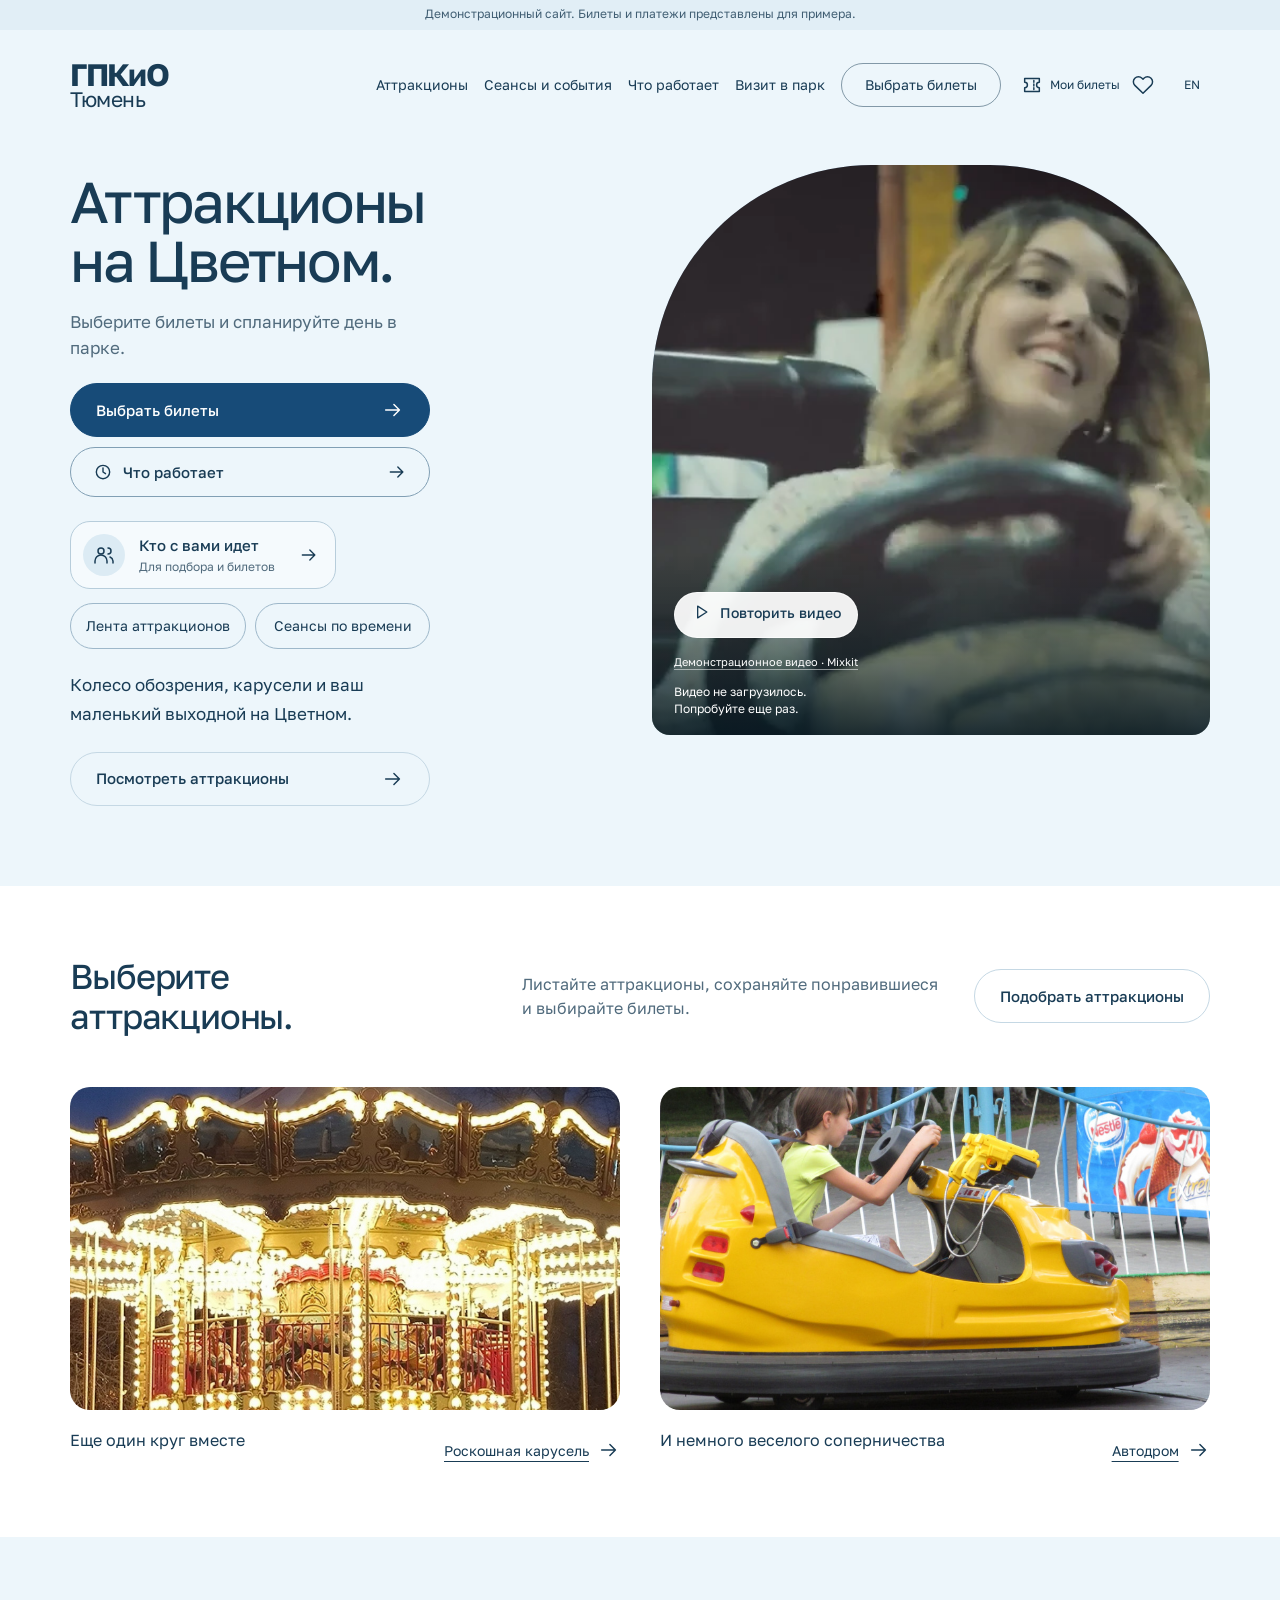
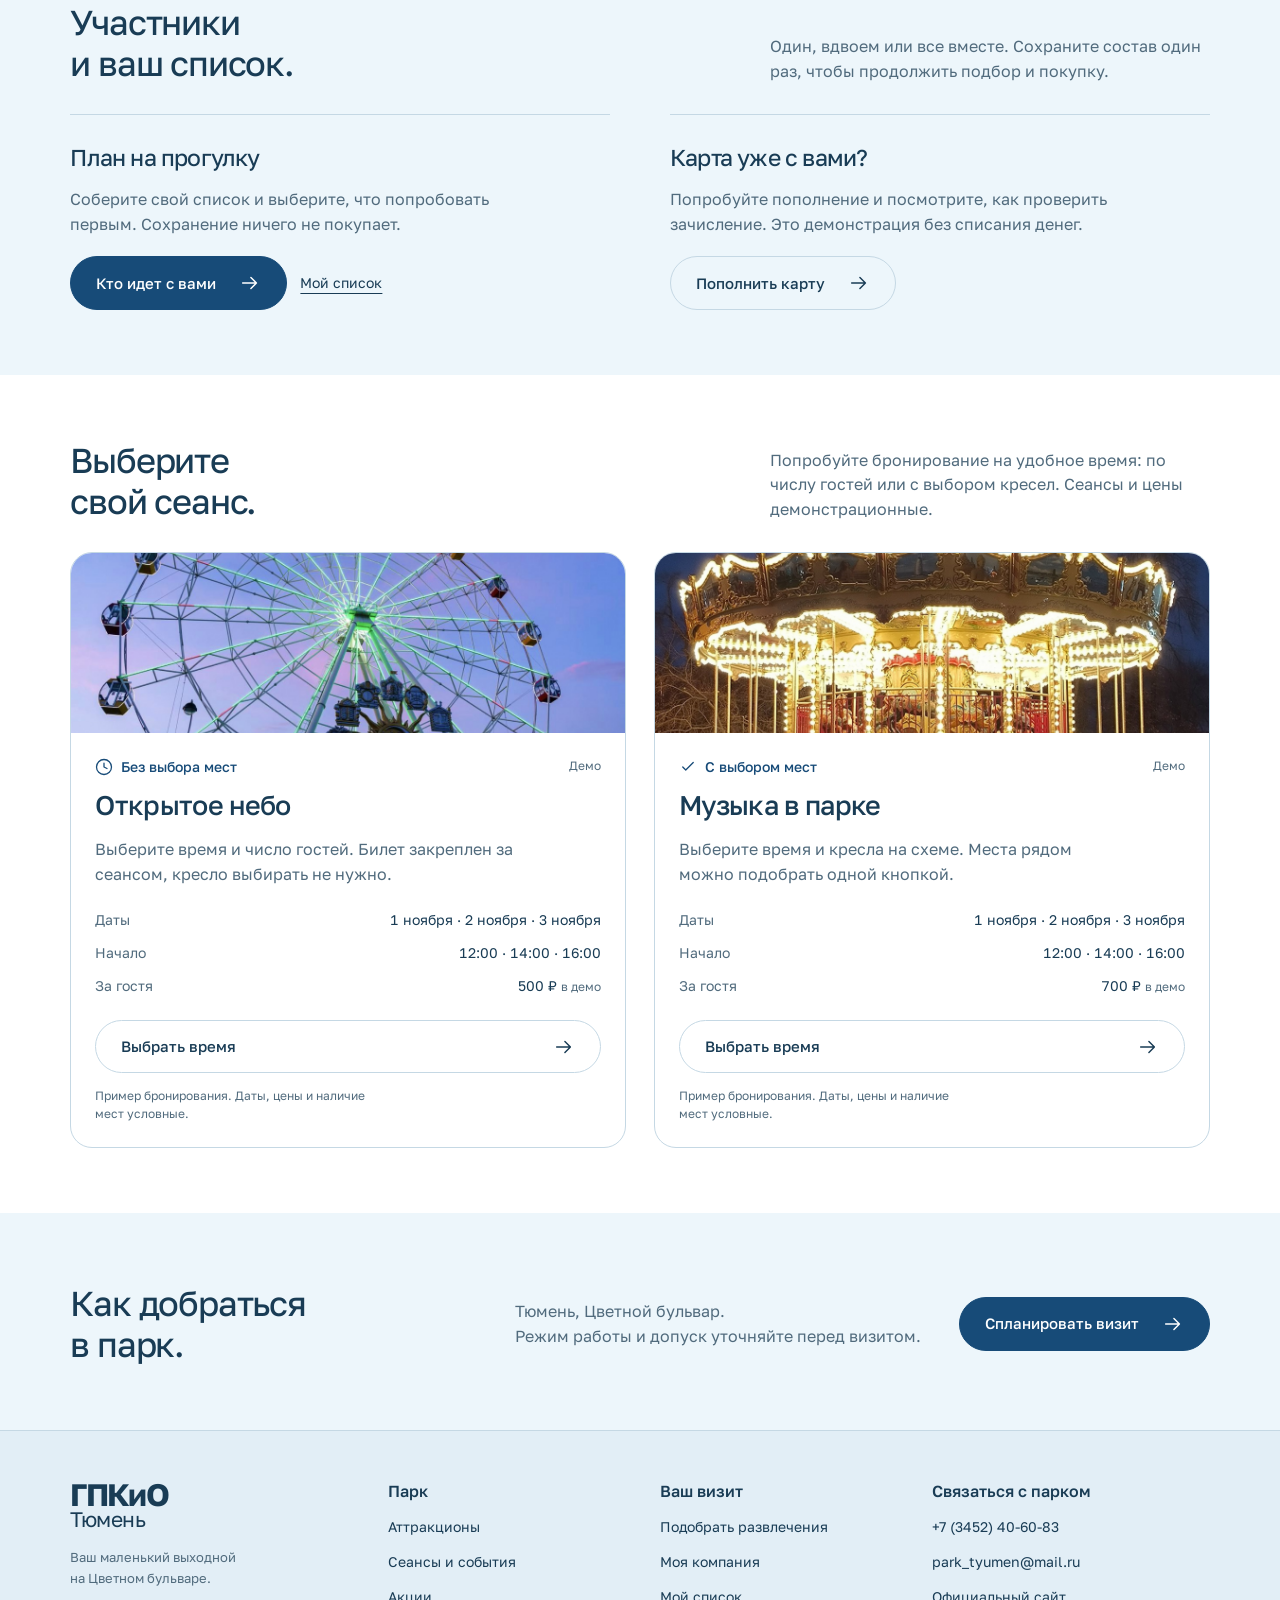
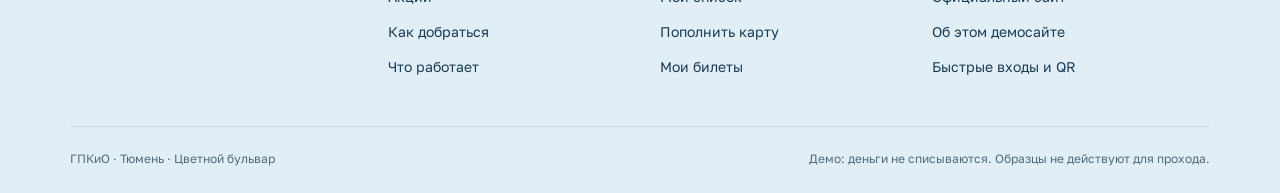
==== index.html @ d5b6b2fe "Polish responsive layouts, form feedback and session tickets" ====
<!doctype html><html lang="ru"><head><meta charset="utf-8"><meta name="viewport" content="width=device-width,initial-scale=1,viewport-fit=cover"><meta name="robots" content="noindex,nofollow"><meta name="theme-color" content="#edf6fb"><meta name="description" content="ГПКиО Тюмень. Цветной бульвар, аттракционы и ваш маленький выходной. Демонстрационный сайт."><title>ГПКиО Тюмень · Открытое небо</title><link rel="stylesheet" href="base.css?v=r17.1"><link rel="stylesheet" href="discovery.css?v=r17.1"><link rel="stylesheet" href="commerce.css?v=r17.1"><link rel="stylesheet" href="quick.css?v=r11"><link rel="stylesheet" href="availability.css?v=r16"><link rel="stylesheet" href="sessions.css?v=r17.1"><link rel="stylesheet" href="session-examples.css?v=r15"><script src="vendor/qrcode.js" defer></script><script type="module" src="modules/app.js?v=r17.2"></script></head><body><a class="skip-link" href="#main">К содержанию</a><div id="site-header"></div><main id="main" tabindex="-1"></main><div id="site-footer"></div><div id="toast" role="status" aria-live="polite"></div><noscript>Для интерактивного демосайта включите JavaScript. Официальный сайт: <a href="https://parktmn.ru/">parktmn.ru</a>.</noscript></body></html>
---- base.css ----
@font-face{font-family:Golos;src:url('assets/golostext-GolosText[wght].ttf') format('truetype');font-weight:100 900;font-display:swap}
:root{--bg:#edf6fb;--ink:#193c55;--muted:#516b7d;--accent:#174b78;--panel:#fff;--line:#c5d8e4;--error:#9c2d36;--radius:20px;color-scheme:light}
*{box-sizing:border-box}html{scroll-behavior:smooth;scrollbar-color:#89a8bc var(--bg)}body{margin:0;background:var(--bg);color:var(--ink);font:16px/1.55 Golos,'Helvetica Neue',sans-serif}h1,h2,h3,p,figure{margin:0}h1,h2,h3{font-weight:450;letter-spacing:-.035em;text-wrap:balance}h1{font-size:clamp(38px,4.2vw,62px);line-height:1.08}h2{font-size:clamp(27px,2.7vw,39px);line-height:1.18}h3{font-size:23px;line-height:1.25}a{color:inherit;text-underline-offset:5px}button,input,select,textarea{font:inherit}button{cursor:pointer;color:inherit}button:disabled{opacity:.48;cursor:not-allowed}button,a,input{-webkit-tap-highlight-color:transparent}button{background:none;border:0}img{display:block;max-width:100%;height:auto}button:focus-visible,a:focus-visible,input:focus-visible,select:focus-visible,summary:focus-visible{outline:3px solid #416e99;outline-offset:5px}input,textarea{caret-color:var(--accent)}::selection{color:#fff;background:#174b78}svg{width:22px;height:22px;fill:none;stroke:currentColor;stroke-width:1.6;stroke-linecap:round;stroke-linejoin:round;flex:none}[hidden]{display:none!important}.skip-link{position:fixed;top:-100px;left:20px;z-index:30;background:#fff;padding:12px 18px}.skip-link:focus{top:12px}
.demo-strip{min-height:30px;background:#e1eef6;color:#405e73;padding:5px 5.5%;font-size:12px;text-align:center}.masthead{height:110px;max-width:1600px;margin:auto;padding:0 5.5%;display:flex;align-items:center;gap:35px}.wordmark{font-size:31px;line-height:.93;letter-spacing:-.055em;font-weight:700;text-decoration:none;white-space:nowrap;display:block}.wordmark span{display:block;font-size:21px;letter-spacing:-.025em;font-weight:400}.place{font-size:13px;color:var(--muted)}.main-nav{display:flex;align-items:center;gap:27px;margin-left:auto;font-size:14px}.main-nav>a{white-space:nowrap;text-decoration:none;min-height:44px;display:flex;align-items:center}.main-nav>a[aria-current=page]{text-decoration:underline}.nav-buy{border:1px solid #193c5580;border-radius:28px;padding:10px 23px}.header-actions{display:flex;gap:13px;align-items:center}.saved-link{display:flex;align-items:center;gap:7px;text-decoration:none;min-width:44px;min-height:44px;justify-content:center;font-size:13px}.language{font-size:12px;padding:10px;min-height:44px}.menu-toggle{display:none;min-width:44px;min-height:44px}.mobile-menu{padding:24px 5.5%;background:#fff;border-block:1px solid var(--line);display:grid;grid-template-columns:repeat(4,1fr);gap:14px}.mobile-menu a{padding:8px;text-decoration:none}.mobile-menu a:hover{text-decoration:underline}
.page{max-width:1440px;margin:auto;padding:30px 5.5% 70px;min-height:65vh}.page-heading{margin:8px 0 38px;max-width:850px}.page-heading h1{margin:14px 0 20px}.page-heading p{max-width:65ch;color:var(--muted);font-size:17px}.back-link{display:inline-flex;gap:10px;align-items:center;min-height:44px;font-size:14px;text-decoration:none;padding:7px 0}.primary,.secondary{display:inline-flex;align-items:center;justify-content:center;gap:23px;min-height:54px;padding:14px 25px;border-radius:30px;text-decoration:none;font-size:15px;font-weight:500;transition:background .18s,color .18s}.primary{background:var(--accent);color:white;border:1px solid var(--accent)}.primary:hover{background:#103a5e}.secondary{border:1px solid var(--line);background:transparent;color:var(--ink)}.secondary:hover{background:#dfeef8}.text-link{display:inline-flex;gap:9px;align-items:center;min-height:44px;padding:8px 0;font-size:14px;text-decoration:underline;text-underline-offset:5px}.muted{color:var(--muted)}.fine{font-size:13px;color:var(--muted);line-height:1.6}.demo-note{color:var(--muted);font-size:13px;margin-top:16px;max-width:65ch}.error{color:var(--error);font-size:14px;min-height:24px;margin:10px 0}.panel{background:var(--panel);border:1px solid var(--line);border-radius:var(--radius);padding:28px}.two-columns{display:grid;grid-template-columns:minmax(0,1.08fr) minmax(0,.92fr);gap:55px;align-items:start}.field{display:block;margin-bottom:22px}.field-label{display:block;margin-bottom:8px;font-weight:500}.field input,.field select,.field textarea,input[type=email],input[type=tel]{width:100%;min-height:52px;padding:12px 15px;border:1px solid #99b4c6;border-radius:10px;background:#fff;color:var(--ink);font-size:16px}.field small{display:block;margin-top:6px;color:var(--muted);font-size:12px}input::placeholder{color:#647c8c}.form-grid{display:grid;grid-template-columns:1fr 1fr;gap:20px}.chips{display:flex;flex-wrap:wrap;gap:10px}.chip{min-height:44px;border:1px solid var(--line);border-radius:25px;padding:9px 18px;font-size:14px}.chip[aria-pressed=true],.chip.active{background:var(--ink);border-color:var(--ink);color:#fff}.pill{font-size:12px;display:inline-flex;align-items:center;border:1px solid var(--line);border-radius:20px;padding:5px 12px}.empty{padding:55px 30px;max-width:700px;margin:35px auto;text-align:center}.empty p{color:var(--muted);margin:18px 0 25px}.section-heading{display:flex;align-items:end;justify-content:space-between;gap:25px;margin-bottom:30px}.section-heading p{color:var(--muted);max-width:440px}.sticky-action{position:sticky;bottom:0;background:var(--bg);border-top:1px solid var(--line);padding:16px 0;z-index:4}.button-row{display:flex;gap:13px;align-items:center;flex-wrap:wrap}.error:empty{margin:0;min-height:0}.numeric{font-variant-numeric:tabular-nums}
.sky-hero{max-width:1600px;margin:auto;display:grid;grid-template-columns:1fr 1.04fr;gap:4%;padding:25px 5.5% 70px;min-height:650px}.hero-intro{display:flex;flex-direction:column;justify-content:space-between;padding:34px 0 10px}.hero-intro h1{font-size:clamp(50px,5.35vw,80px);line-height:1.02;letter-spacing:-.04em}.hero-bottom p{font-size:17px;line-height:1.65;margin:0 0 24px}.hero-bottom>.text-link{display:flex;width:fit-content;margin-top:12px}.hero-window{position:relative;height:570px;border-radius:220px 220px 18px 18px;overflow:hidden;background:#acc9e5}.hero-window>img,.hero-window>video{width:100%;height:100%;object-fit:cover;object-position:48% center}.hero-window figcaption{position:absolute;bottom:0;left:0;right:0;display:flex;align-items:center;justify-content:space-between;padding:32px 26px 22px;color:#fff;background:linear-gradient(transparent,rgba(10,35,50,.7));font-size:15px;min-height:100px}.hero-window figcaption a,.hero-window figcaption button{display:grid;place-content:center;width:48px;height:48px;border:1px solid #ffffffb0;border-radius:50%;color:white}.home-section{max-width:1440px;padding:65px 5.5%;margin:auto}.white-band{background:white}.invitation{display:grid;grid-template-columns:1fr 1fr auto;gap:30px;align-items:center;padding-top:5px}.invitation p{color:var(--muted)}.photo-pair{display:grid;grid-template-columns:1fr 1fr;gap:40px;margin-top:50px}.photo-pair img{aspect-ratio:1.7;object-fit:cover;border-radius:20px}.photo-pair figcaption{display:flex;justify-content:space-between;gap:20px;margin-top:18px}.home-utility{display:grid;grid-template-columns:1fr 1fr;gap:60px;margin-top:25px}.home-utility article{border-top:1px solid var(--line);padding-top:28px}.home-utility p{color:var(--muted);margin:15px 0 20px;max-width:450px}.event-pair{display:grid;grid-template-columns:1fr 1fr;gap:35px}.event-preview{display:grid;grid-template-columns:180px 1fr;gap:28px;align-items:center}.event-preview img{width:180px;height:230px;object-fit:cover;border-radius:90px 90px 12px 12px}.event-preview h3{margin:8px 0 15px}.event-preview p{font-size:14px;color:var(--muted)}
.site-footer{background:#e2eef6;border-top:1px solid var(--line);padding:50px 5.5% 25px}.footer-inner{max-width:1280px;margin:auto;display:grid;grid-template-columns:1.2fr 1fr 1fr 1.2fr;gap:40px}.footer-inner h3{font-size:16px;font-weight:550;letter-spacing:0;margin-bottom:15px}.footer-inner a:not(.wordmark){display:block;font-size:14px;min-height:35px;text-decoration:none}.footer-inner a:hover{text-decoration:underline}.footer-inner .wordmark{margin-bottom:18px}.footer-bottom{max-width:1280px;margin:35px auto 0;padding-top:23px;border-top:1px solid var(--line);display:flex;justify-content:space-between;gap:25px;font-size:12px;color:var(--muted)}#toast{position:fixed;bottom:25px;left:50%;transform:translateX(-50%) translateY(20px);padding:14px 22px;background:var(--ink);color:#fff;border-radius:14px;z-index:30;max-width:90%;box-shadow:0 9px 28px #193c5525;opacity:0;pointer-events:none;transition:.2s}#toast.visible{opacity:1;transform:translateX(-50%) translateY(0)}
.info-layout{display:grid;grid-template-columns:1.1fr 1fr;gap:60px}.info-copy p{margin:18px 0;color:var(--muted);max-width:65ch}.info-copy h2{margin:36px 0 18px;font-size:29px}.info-rows{list-style:none;margin:0;padding:0}.info-rows li{border-top:1px solid var(--line);padding:22px 0;display:flex;justify-content:space-between;gap:25px}.info-rows li a{font-size:14px}.status-row{display:grid;grid-template-columns:60px 1fr auto;align-items:center;gap:20px;padding:18px 0;border-top:1px solid var(--line)}.status-row img{width:60px;height:60px;object-fit:cover;border-radius:10px}.status-row .pill{background:#fff}.demo-status{border-top:1px solid var(--line);margin-top:40px;padding-top:30px}.demo-status ul{padding-left:22px}.demo-status li{margin:12px 0}.source-links{font-size:13px}.source-links a{display:block;margin:15px 0}.review-tools{padding:22px;margin:25px 0;border:1px dashed #7292a7;border-radius:14px;font-size:14px}.review-tools label{display:block;margin:10px 0}.review-tools select{font-size:16px;padding:10px;background:white;border:1px solid var(--line);border-radius:6px}
@media(max-width:1400px){.main-nav{gap:16px}.place{display:none}.masthead{gap:20px}.header-actions{gap:5px}}
@media(max-width:1100px){.event-preview{grid-template-columns:130px 1fr;gap:20px}.event-preview img{width:130px;height:200px}}
@media(max-width:760px){.demo-strip{font-size:11px;padding:5px 15px}.masthead{height:88px;padding:0 22px;gap:16px}.wordmark{font-size:29px}.wordmark span{font-size:20px}.main-nav{display:none}.header-actions{margin-left:auto;gap:5px}.saved-link{font-size:12px}.menu-toggle{display:grid;place-content:center}.language{padding:9px}.mobile-menu{grid-template-columns:1fr 1fr;padding:20px 18px;gap:9px}.page{padding:15px 22px 45px}.page-heading{margin:4px 0 28px}.page-heading h1{font-size:39px;margin:12px 0 18px}.page-heading p{font-size:15px}.two-columns,.info-layout{grid-template-columns:1fr;gap:30px}.panel{padding:23px}.form-grid{grid-template-columns:1fr;gap:0}.primary,.secondary{min-height:52px;padding:14px 22px}.sky-hero{display:flex;flex-direction:column;padding:15px 22px 40px;gap:26px;min-height:auto}.hero-intro{display:contents}.hero-intro h1{font-size:47px;order:0}.hero-window{order:1;height:320px;border-radius:160px 160px 12px 12px}.hero-bottom{order:2}.hero-bottom p{font-size:15px;margin-bottom:18px}.hero-bottom .primary{width:100%;justify-content:space-between}.hero-bottom>.text-link{margin:12px auto 0;font-size:12px}.hero-window figcaption{padding:28px 20px 17px;font-size:12px}.hero-window figcaption a,.hero-window figcaption button{height:42px;width:42px}.home-section{padding:42px 22px}.invitation{grid-template-columns:1fr;gap:20px}.invitation h2{font-size:31px}.invitation p{font-size:14px}.photo-pair{gap:15px;margin-top:32px}.photo-pair img{aspect-ratio:1;object-fit:cover;border-radius:14px}.photo-pair figcaption{font-size:12px;display:block;margin-top:12px}.photo-pair .text-link{font-size:12px}.section-heading{align-items:start;flex-direction:column;gap:18px;margin-bottom:24px}.section-heading h2{font-size:31px}.home-utility{grid-template-columns:1fr;gap:28px}.home-utility h3{font-size:25px}.event-pair{grid-template-columns:1fr;gap:30px}.event-preview{grid-template-columns:115px 1fr;gap:22px}.event-preview img{width:115px;height:185px}.event-preview h3{font-size:23px}.site-footer{padding:36px 22px 24px}.footer-inner{grid-template-columns:1fr 1fr;gap:30px 20px}.footer-inner>div:first-child{grid-column:1/-1}.footer-bottom{display:block;font-size:12px}.footer-bottom span{display:block;margin:10px 0}.status-row{grid-template-columns:50px 1fr;gap:15px}.status-row img{width:50px;height:50px;grid-row:span 2}.status-row .pill{grid-column:2;justify-self:start}.info-rows li{flex-direction:column;gap:8px}.sticky-action{bottom:0;padding-bottom:max(15px,env(safe-area-inset-bottom))}.wide{display:none}.button-row{align-items:stretch}.empty{padding:35px 0}#toast{bottom:20px;font-size:14px}}
@media(prefers-reduced-motion:reduce){html{scroll-behavior:auto}*,*:before,*:after{animation:none!important;transition:none!important}}
@media print{.demo-strip,.masthead,.site-footer,.skip-link,#toast{display:none!important}body{background:white;color:black}.page{padding:0;max-width:none}}

.hero-window figcaption .photo-story-button{display:flex;align-items:center;gap:10px;border:0;width:auto;height:auto;min-height:44px;border-radius:0;font-size:13px;text-align:left}.photo-story-button svg{width:20px}

main h1[tabindex="-1"]:focus{outline:none}

@media(max-width:760px){body[data-route="checkout"] #toast,body[data-route="session"] #toast,body[data-route="topup"] #toast{bottom:100px}}

.storage-notice{padding:15px 5.5%;background:#fff4dd;color:#654b21;font-size:14px;border-bottom:1px solid #dccda9}

main h2[tabindex="-1"]:focus{outline:none}

/* Direct entrances keep the home composition, with controls before the photo on phones. */
.hero-shortcuts{display:flex;flex-wrap:wrap;gap:9px;margin:25px 0 30px}
.hero-shortcuts a{display:inline-flex;align-items:center;justify-content:center;min-height:46px;padding:10px 19px;border:1px solid #9eb8ca;border-radius:26px;text-decoration:none;font-size:14px;line-height:1.3;transition:background .15s ease-out,border-color .15s ease-out}
.hero-shortcuts a:hover{background:#fff;border-color:var(--ink)}
@media(min-width:761px) and (max-width:1100px){.main-nav{display:none}.header-actions{margin-left:auto}.menu-toggle{display:grid;place-content:center}}
@media(max-width:760px){.hero-title{display:contents}.hero-shortcuts{order:0;display:grid;grid-template-columns:1fr 1fr 1.35fr;gap:8px;margin:-6px 0 0}.hero-shortcuts a{padding:10px 9px;min-height:48px;font-size:13px;text-align:center}}
@media(prefers-reduced-motion:reduce){.hero-shortcuts a{transition:none}}

.orders-link{display:inline-flex;align-items:center;justify-content:center;width:44px;height:44px;flex:none;text-decoration:none}
@media(max-width:360px){.masthead{padding-inline:16px;gap:8px}.header-actions{gap:0}.language{padding-inline:7px}}

/* The group is available before discovery, with the existing Open Sky language. */
.hero-company{display:flex;align-items:center;gap:14px;width:fit-content;max-width:100%;margin-top:24px;padding:12px 16px 12px 12px;border:1px solid #b7cddb;border-radius:20px;color:var(--ink);background:#ffffff70;text-decoration:none;transition:background .15s ease-out,border-color .15s ease-out}
.hero-company:hover{background:#fff;border-color:#7e9fb7}.hero-company:active{transform:scale(.96)}
.hero-company-icon{display:grid;place-content:center;width:42px;height:42px;flex:none;border-radius:50%;background:#dcebf4}.hero-company-icon svg{width:24px;height:24px;fill:none;stroke:currentColor;stroke-width:1.5;stroke-linecap:round;stroke-linejoin:round}
.hero-company-copy{display:flex;flex-direction:column;gap:3px;min-width:0}.hero-company-copy strong{font-size:15px;font-weight:500;line-height:1.35}.hero-company-copy>span{font-size:12px;line-height:1.4;color:var(--muted)}.hero-company>svg{flex:none;width:20px;height:20px;margin-left:10px}
.hero-company+.hero-shortcuts{margin-top:14px}
@media(max-width:760px){.hero-company{order:0;width:100%;margin:-8px 0 0;padding:10px 13px 10px 10px;gap:12px;border-radius:18px}.hero-company>svg{margin-left:auto}.hero-company+.hero-shortcuts{margin:-10px 0 0}.hero-company-copy strong{font-size:15px}.hero-company-copy>span{font-size:12px}}
@media(prefers-reduced-motion:reduce){.hero-company{transition:none}.hero-company:active{transform:none}}

/* Ticket selection is the first action; ongoing transactions own their controls. */
.orders-link{width:auto;gap:7px;font-size:12px;white-space:nowrap}
.orders-link span{max-width:70px;white-space:normal;line-height:1.2}
.hero-lead{font-size:17px;line-height:1.5;max-width:34ch;margin:19px 0 23px;color:var(--muted)}
.hero-purchase{width:100%;max-width:360px;justify-content:space-between}
.hero-bottom{margin-top:14px}.hero-bottom .secondary{width:100%;max-width:360px;justify-content:space-between}
.hero-intro{padding-top:8px}.hero-intro h1{font-size:clamp(46px,4.5vw,70px)}
.hero-shortcuts{margin-bottom:8px}
.purchase-dock{display:none}
@media(max-width:1100px){
 .purchase-dock{position:fixed;inset:auto 0 0;z-index:20;display:flex;justify-content:center;padding:10px max(16px,env(safe-area-inset-right)) max(12px,env(safe-area-inset-bottom)) max(16px,env(safe-area-inset-left));background:#edf6fbf5;border-top:1px solid #c5d8e4;backdrop-filter:blur(14px)}
 .purchase-dock .primary{width:100%;max-width:600px;justify-content:space-between;min-height:52px}
 body.has-purchase-dock{padding-bottom:calc(80px + env(safe-area-inset-bottom))}
 body.has-purchase-dock #toast{bottom:calc(92px + env(safe-area-inset-bottom))}
}
@media(max-width:760px){
 .masthead{height:80px;padding-inline:20px;gap:10px}
 .header-actions{gap:2px}.orders-link{gap:4px;font-size:11px}.orders-link svg{width:19px}.orders-link span{max-width:45px}
 .hero-title{display:grid;gap:15px;order:0}
 .hero-intro h1{font-size:42px;line-height:1.03}
 .hero-lead{font-size:14px;line-height:1.45;margin:0;max-width:34ch}
 .hero-purchase{max-width:none;min-height:54px}
 .hero-company{margin:0;padding-block:9px;min-height:62px}
 .hero-company+.hero-shortcuts{margin:0;gap:7px}
 .hero-shortcuts a{min-height:44px;font-size:12px;padding:9px 7px}
 .hero-bottom{margin:0}.hero-bottom .secondary{max-width:none}
 .sky-hero{padding-top:12px;gap:24px}
}
@media(max-width:360px){
 .masthead{padding-inline:16px;gap:6px}.wordmark{font-size:26px}.wordmark span{font-size:18px}.header-actions{gap:0}.saved-link{min-width:36px;gap:4px}.language{padding-inline:6px}.menu-toggle{min-width:36px}
 .hero-intro h1{font-size:36px}.hero-title{gap:12px}.hero-company{gap:9px}.hero-company-copy strong{font-size:14px}.hero-company-copy>span{font-size:11px}
}
@media print{.purchase-dock{display:none!important}body.has-purchase-dock{padding-bottom:0}}

/* The same quiet video behavior as Yerevan, within the approved arch. */
.hero-film>video,.hero-film>[data-home-video-poster]{position:absolute;inset:0;object-position:62% center}
.hero-film figcaption{display:flex;flex-direction:column;align-items:flex-start;justify-content:flex-end;gap:9px;padding:38px 22px 17px;background:linear-gradient(transparent,rgba(5,22,32,.88));min-height:140px}
.hero-film figcaption .hero-video-toggle{display:inline-flex;gap:9px;width:auto;min-width:110px;height:46px;padding:9px 16px;border-radius:25px;background:#ffffffed;color:var(--ink);border:1px solid #ffffffb0;font-size:14px;font-weight:500;transition:scale .15s ease-out,background-color .15s ease-out}
.hero-video-toggle:hover{background:#fff}.hero-video-toggle:active{scale:.96}
.video-toggle-icons{position:relative;display:block;width:20px;height:20px}
.video-toggle-icons svg{position:absolute;inset:0;width:20px;height:20px;transition:opacity .3s,scale .3s,filter .3s;transition-timing-function:cubic-bezier(.2,0,0,1)}
.video-pause-icon,.hero-video-toggle[data-playing=true] .video-play-icon{opacity:0;scale:.25;filter:blur(4px)}
.video-play-icon,.hero-video-toggle[data-playing=true] .video-pause-icon{opacity:1;scale:1;filter:blur(0)}
.hero-film figcaption .hero-video-credit{display:flex;align-items:center;width:auto;height:auto;min-height:28px;max-width:100%;border:0;border-radius:0;font-size:11px;line-height:1.4;text-underline-offset:3px;text-decoration-color:#ffffff80;color:#fff}
.hero-video-status{font-size:12px;line-height:1.4;color:#fff;max-width:27ch}
.hero-film :focus-visible{outline-color:#fff;outline-offset:3px}
@media(max-width:760px){.hero-film figcaption{padding:32px 18px 13px}.hero-film figcaption .hero-video-toggle{min-height:44px}}
@media(prefers-reduced-motion:reduce){.hero-video-toggle:active{scale:1}}

/* Main visit decisions stay together, with ticket selection as the primary action. */
.hero-ticket-actions{display:grid;gap:10px;max-width:360px}
.hero-ticket-actions .hero-purchase{max-width:none}
.hero-availability{justify-content:space-between;width:100%;min-height:50px;padding:12px 22px;border-color:#819fb4;background:transparent;font-size:15px;font-weight:500}
.hero-availability>span{display:flex;align-items:center;gap:10px}
.hero-availability svg{width:20px;height:20px;flex:none;fill:none;stroke:currentColor;stroke-width:1.7;stroke-linecap:round;stroke-linejoin:round}
.hero-availability:hover{background:#ffffffb5;border-color:var(--ink)}
.hero-shortcuts{display:grid;grid-template-columns:1fr 1fr;max-width:360px}
.hero-shortcuts a{padding-inline:10px;text-align:center}
@media(max-width:760px){.hero-ticket-actions,.hero-shortcuts{max-width:none;width:100%}.hero-availability{min-height:48px;font-size:14px}.hero-title{gap:13px}.hero-company+.hero-shortcuts{margin:0}.hero-shortcuts a{font-size:12px}.hero-lead{max-width:none}}

/* Field-level feedback follows the same scale in every purchase form. */
.field [data-field-error],.qp-custom [data-field-error],.co-shared [data-field-error],.height-input [data-field-error],.count-manual [data-field-error]{display:block;margin-top:6px;color:var(--error);font-size:12px;line-height:1.45}
---- discovery.css ----
@import url("./discovery-experience.css?v=r17.1");
.sr-only{position:absolute;width:1px;height:1px;overflow:hidden;clip:rect(0,0,0,0);white-space:nowrap}.catalog-toolbar{display:flex;justify-content:space-between;gap:24px;align-items:center;margin:35px 0 10px}.catalog-search input{min-height:48px;width:240px;border:0;border-bottom:1px solid #99b4c6;background:transparent;padding:10px 0;color:var(--ink);font-size:16px;border-radius:0}.catalog-context{display:flex;justify-content:space-between;align-items:center;gap:25px;font-size:13px;color:var(--muted);margin-bottom:32px}.catalog-grid{display:grid;grid-template-columns:repeat(3,minmax(0,1fr));gap:48px 32px}.ride-card-photo{position:relative;overflow:hidden;border-radius:22px}.ride-card-photo img{width:100%;aspect-ratio:1.3;object-fit:cover;transition:transform .4s ease-out}.ride-card-photo>a:hover img{transform:scale(1.035)}.favorite{position:absolute;top:15px;right:15px;border-radius:50%;height:45px;width:45px;background:#fff;color:var(--ink);display:grid;place-content:center;border:1px solid #ffffff70}.favorite.active{background:var(--accent);color:white}.favorite.active svg{fill:currentColor}.ride-card h2{font-size:26px;margin:22px 0 13px}.ride-card h2 a{text-decoration:none}.ride-card-copy p{font-size:14px;color:var(--muted);max-width:45ch}.ride-card-copy .text-link{margin-top:10px}.ride-detail{display:grid;grid-template-columns:1.1fr .9fr;gap:7%;padding-top:25px;align-items:start}.ride-detail-image{position:relative}.ride-detail-image>img{height:610px;width:100%;object-fit:cover;border-radius:210px 210px 20px 20px}.ride-detail-copy{padding-top:35px}.ride-detail h1{font-size:49px}.ride-description{margin:25px 0;color:var(--muted);font-size:17px}.ride-facts{margin:32px 0}.ride-facts>div{padding:16px 0;border-top:1px solid var(--line)}.ride-facts dt{font-size:13px;color:var(--muted);margin-bottom:4px}.ride-facts dd{margin:0;font-size:15px}.ride-detail-copy>.text-link{display:flex;margin-top:12px}.saved-bar{display:flex;align-items:center;justify-content:space-between;gap:25px;border-block:1px solid var(--line);padding:20px 0;margin-bottom:35px}.saved-bar>span{color:var(--muted)}
.discovery-page{max-width:1340px;margin:auto;padding:20px 5.5% 60px}.discovery-heading{display:flex;align-items:center;justify-content:space-between;gap:30px;margin-bottom:28px}.discovery-heading h1{font-size:37px;margin-right:auto}.discovery-heading .back-link{align-self:start}.discovery-layout{display:grid;grid-template-columns:minmax(0,600px) minmax(250px,1fr);gap:70px;align-items:start;justify-content:center}.discovery-card{position:relative;min-height:550px;height:min(65svh,690px);border-radius:110px 110px 20px 20px;overflow:hidden;background:#8ba6b9;touch-action:pan-y}.discovery-card>img{width:100%;height:100%;object-fit:cover}.discovery-overlay{position:absolute;inset:0;display:flex;flex-direction:column;justify-content:end;padding:35px;color:white;background:linear-gradient(180deg,transparent 20%,#102e4b12 43%,#102e4bd9 100%)}.discovery-overlay h2{font-size:37px;max-width:90%}.discovery-overlay p{max-width:40ch;font-size:14px;line-height:1.6;margin:18px 0 8px}.discovery-position{position:absolute;top:25px;right:35px;font-size:12px;background:#183b55b3;padding:5px 13px;border-radius:20px}.discovery-overlay .text-link{align-self:start}.discovery-actions{display:flex;justify-content:space-between;align-items:center;gap:12px;margin-top:20px}.discovery-actions .primary{flex:1}.round-action{width:48px;height:48px;min-width:48px;display:grid;place-content:center;border:1px solid var(--line);border-radius:50%}.discovery-keyboard{text-align:center;margin-top:15px}.company-summary{display:grid;grid-template-columns:1fr auto;gap:4px 15px;padding:25px 0;border-block:1px solid var(--line);text-decoration:none}.company-summary>span{font-size:21px;font-weight:500}.company-summary small{font-size:12px;color:var(--muted);grid-column:1;max-width:30ch}.company-summary svg{grid-column:2;grid-row:1/3;align-self:center}.filter-check{display:flex;gap:12px;margin:25px 0 12px;align-items:start;font-size:14px}.filter-check input{width:20px;height:20px;accent-color:var(--accent);flex:none}.discovery-saved{margin-top:35px;border-top:1px solid var(--line);padding-top:25px}.discovery-saved h2{font-size:26px;margin-bottom:24px}.discovery-saved h2 span{font-size:16px;color:var(--muted);margin-left:8px}.discovery-saved>div{max-height:300px;overflow:auto}.discovery-saved>div>a{display:flex;align-items:center;gap:16px;text-decoration:none;font-size:14px;margin:15px 0}.discovery-saved img{width:60px;height:60px;object-fit:cover;border-radius:12px}.discovery-saved>.text-link{display:flex;font-size:13px}.swipe-instruction{position:absolute;left:50%;top:38%;transform:translateX(-50%);display:flex;align-items:center;gap:25px;padding:18px 24px;background:#fff;color:var(--ink);border-radius:35px;pointer-events:none;animation:hint-sweep 1.4s ease-out 2}.swipe-instruction svg:nth-child(2){width:30px;height:30px}@keyframes hint-sweep{0%,100%{transform:translateX(-50%)}40%{transform:translateX(-65%)}75%{transform:translateX(-35%)}}
.company-layout{display:grid;grid-template-columns:minmax(0,1.15fr) minmax(260px,.85fr);gap:85px}.company-count{border:0;margin:0 0 40px;padding:0}.company-count legend{font-size:24px;margin-bottom:20px}.count-button{height:52px;min-width:64px;border:1px solid var(--line);border-radius:12px;background:#fff;font-size:21px}.count-button[aria-pressed=true]{background:var(--accent);color:white;border-color:var(--accent)}.count-manual{max-width:200px;margin-top:20px}.participant{border:0;border-top:1px solid var(--line);margin:0 0 28px;padding:25px 0 0}.participant legend{font-size:24px;padding-right:15px}.person-name{margin-top:18px}.person-name .field-label{font-size:14px;font-weight:400}.person-bands{display:flex;flex-wrap:wrap;gap:10px}.person-bands .chip{background:transparent}.person-bands .chip[aria-pressed=true]{background:var(--ink)}.height-input{font-size:13px;margin-top:18px}.height-input summary{cursor:pointer;min-height:40px;padding-top:6px;color:var(--muted)}.height-input .field{max-width:180px;margin:12px 0}.company-help{position:sticky;top:25px;padding:25px 0}.company-help h2{font-size:32px}.company-help>p{margin-top:20px;max-width:42ch;color:var(--muted)}.company-save{margin-top:35px;border-top:1px solid var(--line);padding-top:25px}.company-save .primary{width:100%}.company-save>.text-link{display:flex;margin:10px auto 0}.quick-links{display:grid;grid-template-columns:repeat(3,minmax(0,1fr));gap:35px}.quick-link{border-top:1px solid var(--line);padding-top:22px}.quick-link h2{font-size:27px;line-height:1.2;min-height:2.4em}.link-qr{width:140px;margin-top:20px}.link-qr svg{width:140px;height:auto;stroke:none;fill:initial}
@media(max-width:1000px){.discovery-layout{gap:35px;grid-template-columns:minmax(0,1.4fr) minmax(230px,1fr)}.discovery-actions .primary,.discovery-actions .secondary{font-size:13px;padding:12px 16px;gap:10px}.catalog-toolbar{align-items:start;flex-direction:column}.catalog-search{width:100%}.catalog-search input{width:100%}.catalog-grid{gap:36px 24px}.ride-detail{gap:5%}.ride-detail-image>img{height:560px}.company-layout{gap:45px}}
@media(max-width:760px){.catalog-toolbar{margin-top:22px;gap:18px}.catalog-toolbar .chips{gap:8px}.catalog-toolbar .chip{font-size:13px;padding:9px 14px}.catalog-context{display:block;margin-bottom:23px}.catalog-context .text-link{font-size:13px}.catalog-grid{grid-template-columns:1fr;gap:35px}.ride-card-photo{border-radius:18px}.ride-card-photo img{aspect-ratio:1.35}.ride-card h2{font-size:27px;margin:18px 0 10px}.ride-card-copy p{font-size:14px}.ride-detail{grid-template-columns:1fr;gap:26px;padding-top:12px}.ride-detail-image>img{height:340px;border-radius:160px 160px 16px 16px}.ride-detail-copy{padding-top:0}.ride-detail h1{font-size:38px}.ride-description{font-size:16px;margin:20px 0}.ride-detail .primary{width:100%}.saved-bar{align-items:start;flex-direction:column;gap:15px}.discovery-page{padding:12px 18px 35px}.discovery-heading{display:grid;grid-template-columns:1fr auto;gap:12px 10px;margin-bottom:22px}.discovery-heading .back-link{grid-column:1/-1;margin-bottom:0}.discovery-heading h1{font-size:29px}.discovery-heading .chips{gap:5px;flex-wrap:nowrap}.discovery-heading .chip{font-size:12px;padding:8px 12px;min-height:40px}.discovery-layout{display:flex;flex-direction:column;gap:32px}.discovery-stage{width:100%}.discovery-card{height:67svh;min-height:440px;max-height:600px;border-radius:85px 85px 18px 18px}.discovery-overlay{padding:25px}.discovery-overlay h2{font-size:32px;max-width:100%}.discovery-overlay p{font-size:13px;margin:15px 0 4px}.discovery-position{right:25px;top:20px}.discovery-actions{gap:8px;margin-top:15px}.discovery-actions .primary,.discovery-actions .secondary{font-size:12px;min-height:49px;padding:12px 14px}.discovery-actions svg{width:19px}.round-action{min-width:44px;width:44px;height:44px}.discovery-keyboard{display:none}.discovery-sidebar{width:100%}.company-summary{padding:20px 0}.company-summary>span{font-size:22px}.discovery-saved>div{display:flex;gap:15px;overflow-x:auto}.discovery-saved>div>a{min-width:120px;max-width:130px;display:block;font-size:12px;margin:0}.discovery-saved img{width:120px;height:90px;margin-bottom:10px}.company-layout{grid-template-columns:1fr;gap:0}.company-help{position:static;padding-top:10px}.company-help>h2,.company-help>p:not(.fine){display:none}.company-help>.fine{margin-top:0}.company-save{margin-top:25px}.person-bands{gap:8px}.person-bands .chip{font-size:13px;padding:9px 13px}.count-button{min-width:54px;height:51px}.company-count .text-link{font-size:13px}.participant legend{font-size:23px}.quick-links{grid-template-columns:repeat(2,minmax(0,1fr));gap:30px 20px}.quick-link h2{font-size:22px}.link-qr,.link-qr svg{width:125px}}

/* Feed scroll and swipe gestures keep distinct meanings. */
.discovery-card[data-mode="feed"]{touch-action:pan-x}
.feed-instruction{flex-direction:column;gap:15px;animation:feed-hint-sweep 1.4s ease-out 2}
.feed-instruction svg{transform:rotate(90deg)}
@keyframes feed-hint-sweep{0%,100%{transform:translate(-50%,0)}40%{transform:translate(-50%,-18px)}75%{transform:translate(-50%,18px)}}
@media(prefers-reduced-motion:reduce){.swipe-instruction{display:none!important}}
/* Keep discovery controls in reach, including narrow phones. */
@media(max-width:760px){
 .catalog-context .text-link{display:flex;margin-top:8px}
 .discovery-card{height:clamp(320px,calc(100svh - 380px),600px);min-height:320px}
 .discovery-actions .primary,.discovery-actions .secondary{min-width:0}
 .discovery-actions svg{flex:none}
 .discovery-heading h1{min-width:0}
}
@media(max-width:380px){
 .discovery-heading{grid-template-columns:minmax(0,1fr)}
 .discovery-heading .chips{grid-column:1;justify-self:start}
 .discovery-card{height:clamp(280px,calc(100svh - 460px),500px);min-height:280px}
 .discovery-overlay{padding:20px}
 .discovery-overlay h2{font-size:28px}
 .discovery-actions{display:grid;grid-template-columns:44px minmax(0,1fr)}
 .discovery-actions .primary{grid-column:1/-1}
}

@media(max-width:360px){.quick-links{grid-template-columns:1fr}.quick-link h2{min-height:0}.quick-link{display:grid;grid-template-columns:minmax(0,1fr) 112px;align-items:center;gap:12px 18px}.quick-link h2{font-size:22px}.quick-link .link-qr{grid-column:2;grid-row:1/span 2;margin:0;width:112px}.quick-link .link-qr svg{width:112px}.quick-link>.text-link{justify-self:start;align-self:start}}
---- commerce.css ----
@import url('./receipt.css?v=r13');
/* The commerce screens continue the open, pale-blue pavilion of concept A. */
.co-page{--co-space:clamp(24px,3vw,44px)}
.co-page>.demo-note{margin:-15px 0 32px}
.co-layout{display:grid;grid-template-columns:minmax(0,1.35fr) minmax(320px,.85fr);gap:var(--co-space);align-items:start}
.co-layout>div,.co-summary{min-width:0}
.co-company{display:flex;align-items:center;justify-content:space-between;gap:20px;padding:0 2px 27px;border-bottom:1px solid var(--line)}
.co-company strong{font-size:14px;font-weight:550;letter-spacing:.01em}
.co-company p{margin-top:6px;color:var(--muted);font-size:14px;max-width:42ch}
.co-company .text-link{white-space:nowrap}
.co-product-selector{padding:25px 0 28px}
.co-product-selector h2{font-size:17px;letter-spacing:0;font-weight:500;margin-bottom:15px}
.co-products{display:flex;flex-wrap:wrap;gap:9px}
.co-products button{display:flex;align-items:center;gap:11px;min-height:48px;background:#fff;border:1px solid var(--line);border-radius:28px;padding:11px 17px;font-size:13px;text-align:left;transition:border-color .18s,background .18s}
.co-products button:hover{border-color:var(--accent);background:#e1eef8}
.co-products button small{font-size:12px;color:var(--muted);white-space:nowrap}
.co-lines{display:grid;gap:20px;margin-top:24px}
.co-start-note{max-width:65ch;font-size:14px;color:var(--muted);margin:-12px 0 26px}
.co-product-choice{margin-bottom:22px}.co-product-choice .field-label{font-size:13px}.co-product-choice small{max-width:62ch}
.co-line{padding:29px 30px}
.co-line-heading{display:flex;justify-content:space-between;align-items:start;gap:20px;margin-bottom:22px}
.co-line-heading h2{font-size:29px;margin:0 0 9px;line-height:1.2}
.co-line-heading .fine{max-width:42ch}
.co-remove{display:grid;place-content:center;flex:0 0 44px;width:44px;height:44px;border:1px solid var(--line);border-radius:50%;margin:-5px -7px 0 0}
.co-remove:hover{background:#e7f2f9}
.co-remove svg{width:17px;height:17px}
.co-conditions{border-top:1px solid var(--line);border-bottom:1px solid var(--line);margin:0 0 23px;font-size:14px}
.co-conditions summary{padding:15px 0;cursor:pointer;line-height:1.5;min-height:48px;color:var(--accent)}
.co-conditions>p{margin:3px 0 18px}
.co-included{padding-left:20px;columns:2;column-gap:30px;margin:14px 0 20px;font-size:13px}
.co-included li{break-inside:avoid;margin:5px 0}
.co-quantity-head{display:flex;justify-content:space-between;align-items:baseline;margin:0 0 13px;font-size:14px}
.co-quantity-head strong{font-size:22px;font-weight:500;letter-spacing:-.035em;font-variant-numeric:tabular-nums}
.co-quantity{margin-bottom:22px;gap:8px;align-items:center}
.co-quantity .chip{border-radius:12px;width:47px;padding:9px 7px}
.co-quantity .text-link{font-size:12px;margin-left:8px}
.co-manual{max-width:220px}
.co-recipients{display:grid;grid-template-columns:repeat(2,minmax(0,1fr));gap:13px 16px}
.co-recipients .field{margin:0}
.co-recipients .field-label{font-size:12px;color:var(--muted);font-weight:400}
.co-recipients select{font-size:14px;min-height:48px;padding:11px 12px}
.co-shared,.co-delivery{border:0;margin:0;padding:0;min-width:0}
.co-shared legend,.co-delivery legend{font-weight:500;font-size:14px;padding:0;margin-bottom:12px}
.co-shared{display:flex;flex-wrap:wrap;gap:8px 22px}
.co-shared label,.co-delivery label{display:flex;align-items:center;gap:10px;min-height:44px;font-size:14px;cursor:pointer}
.co-shared input,.co-delivery input{accent-color:var(--accent);width:19px;height:19px;flex:0 0 19px;margin:0}
.co-summary{position:sticky;top:24px;padding:29px 30px}
@media(min-width:801px){.co-summary.co-summary-tall{position:static}}
.co-summary>h2{font-size:29px;line-height:1.2;margin-bottom:24px}
.co-summary-items{list-style:none;padding:0;margin:0 0 22px}
.co-summary-items li{display:flex;justify-content:space-between;gap:20px;margin:17px 0;font-size:14px}
.co-summary-items li span{min-width:0}
.co-summary-items small{display:block;color:var(--muted);font-size:12px;margin-top:5px;line-height:1.6}
.co-summary-items strong{white-space:nowrap;font-weight:500}
.co-total{border-top:1px solid var(--line);padding-top:20px;display:flex;justify-content:space-between;align-items:baseline;gap:10px;margin-bottom:7px}
.co-total strong{font-size:31px;font-weight:450;letter-spacing:-.045em;white-space:nowrap}
.co-summary>.fine{font-size:12px}
.co-delivery{margin:28px 0 22px}
.co-delivery label{font-size:13px;gap:9px;margin:3px 0}
.co-contact{margin:23px 0 7px}
.co-contact .field-label{font-size:14px}
.co-contact .field-label .fine{font-size:11px;font-weight:400;display:block;margin-top:3px}
.co-contact input{font-size:14px}
.co-pay{width:100%;margin-top:18px;gap:8px;font-size:14px;min-height:56px}
.co-safe{font-size:11px!important;text-align:center;margin-top:14px}
.co-review{margin:24px 0 0;border-top:1px dashed var(--line);padding-top:15px;font-size:12px;color:var(--muted)}
.co-review summary{min-height:44px;cursor:pointer;align-content:center}
.co-review .field{margin:12px 0}
.co-review .field>span{display:block;margin-bottom:8px}
.co-review select{font-size:14px}
.co-review.panel{max-width:750px;margin:25px 0}
.co-mobile-total{display:none}
.co-status{margin:25px 0;max-width:900px}
.co-status h2{font-size:28px;margin-bottom:14px}
.co-status>p{margin:12px 0 20px;max-width:66ch;color:var(--muted)}
.co-status>.text-link{margin-left:20px}
.co-order-meta{display:grid;grid-template-columns:1.7fr .7fr 1fr;gap:25px;margin:24px 0}
.co-order-meta span,.co-order-meta strong{display:block}
.co-order-meta strong{font-size:14px;font-weight:500;margin-top:7px;overflow-wrap:anywhere}
.co-contact-note{margin:22px 0}
.co-ticket-actions{display:flex;align-items:center;gap:14px;flex-wrap:wrap;margin:30px 0}
.co-ticket-actions .primary{gap:13px}
.co-ticket-actions .text-link{margin-left:8px}
.co-wallet{max-width:520px;margin:25px 0;border-radius:32px 32px 18px 18px;background:#e1edf6}
.co-wallet h2{font-size:25px}
.co-wallet p{font-size:14px;margin:15px 0}
.co-ticket-list{display:grid;grid-template-columns:1fr 1fr;gap:23px}
.co-ticket{min-width:0;background:#fff;border:1px solid var(--line);border-radius:20px;display:grid;grid-template-columns:minmax(0,1fr) 150px;gap:22px;padding:27px;align-items:start;position:relative;break-inside:avoid}
.co-ticket-copy{min-width:0}
.co-ticket h2{font-size:24px;line-height:1.2;margin:9px 0 16px}
.co-ticket p{font-size:13px;margin:9px 0;color:var(--muted)}
.co-ticket p:first-of-type{font-size:15px;color:var(--ink)}
.co-ticket .fine{font-size:11px}
.co-ticket code{display:block;font-size:10px;overflow-wrap:anywhere;color:var(--muted);line-height:1.5;margin-top:18px}
.co-qr{width:150px;padding:5px;background:white;align-self:center}
.co-qr svg{display:block;width:100%;height:auto;stroke:none;fill:initial}
.co-qr-fallback{border:1px dashed var(--line);min-height:140px;padding:14px;font-size:12px;text-align:center;align-content:center}
.co-no-rights{padding:30px 0;color:var(--muted)}
.co-bottom-actions{display:flex;align-items:center;gap:24px;flex-wrap:wrap;margin-top:35px}
.co-history{display:grid;gap:17px}
.co-history-row{display:flex;align-items:center;justify-content:space-between;gap:30px;padding:27px 32px}
.co-history-row h2{font-size:27px;margin:8px 0 12px}
.co-history-row p{font-size:14px;margin:9px 0;color:var(--muted)}
.co-history-action{display:flex;flex-direction:column;align-items:flex-end;gap:17px;flex:0 0 auto}
.co-history-action>strong{font-size:26px;font-weight:450;letter-spacing:-.035em}
.co-history-action .secondary{min-height:48px;font-size:14px}
.co-topup-layout{display:grid;grid-template-columns:minmax(320px,530px) minmax(0,1fr);gap:65px;max-width:1100px;align-items:start}
.co-topup-form{padding:35px}
.co-topup-form .field .fine{display:block;margin-top:7px;font-size:12px}
.co-amounts{gap:8px;margin-top:-7px;margin-bottom:18px}
.co-amounts .chip{font-size:13px;padding:9px 13px}
.co-topup-form>.fine{font-size:12px;margin-top:16px}
.co-topup-help{padding:36px 0;max-width:390px}
.co-topup-help h2{font-size:34px;margin-bottom:22px}
.co-topup-help p{color:var(--muted);font-size:16px;margin-bottom:22px}
.co-topup-result .co-status{margin:0;padding:35px}
.co-topup-result .co-status h2{font-size:46px;margin-top:12px}
.co-topup-result .co-status>.text-link{display:flex;margin:15px 0 0}
.co-operation{margin:27px 0}
.co-operation>div{display:grid;grid-template-columns:1fr 1.6fr;gap:18px;border-top:1px solid var(--line);padding:16px 0;font-size:13px}
.co-operation dt{color:var(--muted)}
.co-operation dd{margin:0;font-weight:500}
.co-order-items{margin:24px 0}
.co-order-items>summary{padding:16px 0;min-height:48px;cursor:pointer;color:var(--accent);font-size:14px}
.co-order-item{border-top:1px solid var(--line);padding:20px 0}
.co-order-item h3{font-size:20px;margin-bottom:12px}
.co-order-item p{font-size:14px;color:var(--muted);margin:6px 0}
.co-order-item .co-included{columns:3;max-width:900px}
.co-page [aria-invalid=true]{border-color:var(--error)}
@media(max-width:1100px){.co-layout{gap:25px;grid-template-columns:minmax(0,1.15fr) minmax(300px,.85fr)}.co-line,.co-summary{padding:25px}.co-ticket-list{grid-template-columns:1fr}.co-ticket{grid-template-columns:minmax(0,1fr) 170px;max-width:860px}.co-qr{width:170px}.co-topup-layout{gap:30px}.co-line-heading h2{font-size:25px}}
@media(max-width:800px){.co-layout{grid-template-columns:1fr}.co-summary{position:static}.co-mobile-total{display:flex;align-items:center;gap:12px;position:sticky;bottom:0;z-index:5;background:#edf6fbf5;backdrop-filter:blur(14px);border-top:1px solid #a9c4d6;padding:12px 22px max(12px,env(safe-area-inset-bottom));margin:28px -22px -45px;font-size:11px}.co-mobile-total>span{max-width:90px;line-height:1.4}.co-mobile-total strong{font-size:18px;letter-spacing:-.04em;white-space:nowrap;margin-left:auto}.co-mobile-total .text-link{font-size:12px;white-space:nowrap;min-height:44px}.co-topup-layout{grid-template-columns:1fr;gap:25px}.co-topup-help{padding:7px 0}.co-topup-result .co-status{padding:27px}.co-order-meta{grid-template-columns:1fr 1fr;gap:23px}.co-order-meta>div:first-child{grid-column:1/-1}.co-order-item .co-included{columns:2}}
@media(max-width:480px){.co-page>.page-heading h1{font-size:38px;line-height:1.12}.co-page>.demo-note{font-size:12px;margin-top:-12px;margin-bottom:27px}.co-company{padding-bottom:22px;gap:12px}.co-company p{font-size:12px;max-width:26ch}.co-products{gap:8px}.co-products button{padding:10px 12px;font-size:12px;gap:7px}.co-products button small{font-size:10px}.co-product-selector{padding:21px 0 23px}.co-line{padding:22px 20px}.co-line-heading{gap:10px;margin-bottom:19px}.co-line-heading h2{font-size:25px}.co-line-heading .fine{font-size:11px}.co-remove{margin:-4px -5px 0 0;flex-basis:44px;width:44px;height:44px}.co-recipients{grid-template-columns:1fr;gap:15px}.co-conditions{font-size:13px}.co-included{columns:1;font-size:12px}.co-quantity{gap:7px}.co-quantity .chip{width:44px}.co-quantity .text-link{margin-left:0;font-size:11px}.co-summary{padding:24px 22px;margin-top:6px}.co-summary>h2{font-size:27px}.co-summary-items{margin-bottom:22px}.co-summary-items li{font-size:13px}.co-summary .co-contact input{font-size:16px}.co-ticket-actions{align-items:stretch;gap:11px;margin:23px 0}.co-ticket-actions .primary{width:100%;font-size:13px;gap:12px}.co-ticket-actions .secondary{flex:1}.co-ticket-actions .text-link{font-size:12px;margin-left:0}.co-ticket{padding:23px;grid-template-columns:1fr;gap:18px}.co-ticket h2{font-size:26px;max-width:21ch}.co-ticket-copy>code{font-size:9px}.co-qr{width:190px;justify-self:center;padding:7px;border-top:1px dashed var(--line);padding-top:18px}.co-ticket .fine{font-size:12px}.co-status h2{font-size:26px}.co-status>p{font-size:14px}.co-status>.text-link{margin:14px 0 0}.co-order-meta{padding:23px;gap:20px}.co-order-meta strong{font-size:13px}.co-history-row{align-items:start;flex-direction:column;gap:20px;padding:25px}.co-history-row h2{font-size:26px}.co-history-action{flex-direction:row;align-items:center;width:100%;justify-content:space-between;gap:15px}.co-history-action .secondary{padding:12px 18px;font-size:12px}.co-history-action>strong{font-size:23px}.co-topup-form{padding:25px 23px}.co-topup-help h2{font-size:29px}.co-amounts .chip{font-size:12px;padding:9px 12px}.co-bottom-actions{gap:12px;align-items:stretch;flex-direction:column}.co-bottom-actions .text-link{align-self:center}.co-operation>div{grid-template-columns:.8fr 1.2fr}.co-order-item .co-included{columns:1}}
@media print{.co-ticket-actions,.co-bottom-actions,.co-review,.co-mobile-total{display:none!important}.co-ticket-list{display:block}.co-ticket{break-inside:avoid;page-break-inside:avoid;margin-bottom:20px;display:grid;grid-template-columns:1fr 170px}.co-qr{width:170px}.co-order-items{display:block}.co-ticket code{font-size:9px}}

/* Admission facts stay visible without competing with purchase actions. */
.admission-inline{margin:12px 0 16px;color:var(--muted,#526b7b)}
.admission-inline>p{margin:0 0 4px;font-size:13px;line-height:1.5}
.admission-inline summary{min-height:44px;display:flex;align-items:center;cursor:pointer;font-size:14px;text-decoration:underline;text-underline-offset:4px}
.admission-inline dl{margin:8px 0 12px;font-size:13px;line-height:1.5}
.admission-inline dl>div{padding:7px 0;border-bottom:1px solid var(--line,#b8cedd)}
.admission-inline dt{font-weight:600}.admission-inline dd{margin:3px 0 0}
.admission-inline .text-link{font-size:13px;min-height:44px;display:inline-flex;align-items:center}

/* Editable controls match the touch scale used by quick purchase and sessions. */
@media(max-width:800px){.co-recipients select,.co-contact input{font-size:16px}}
---- quick.css ----
.qp-page{max-width:1280px;margin:0 auto;padding:12px 5.5% 110px;min-height:65vh}
.qp-modes{display:flex;gap:5px;border:1px solid var(--line);padding:5px;border-radius:16px;max-width:570px;font-size:14px;margin-bottom:22px}
.qp-modes a{flex:1;min-height:44px;display:flex;align-items:center;justify-content:center;padding:9px 12px;text-align:center;text-decoration:none;border-radius:11px;line-height:1.3}
.qp-modes [aria-current=page]{background:var(--ink);color:white;font-weight:500}
.qp-heading{margin-bottom:22px}.qp-heading h1{font-size:clamp(28px,3vw,42px);line-height:1.15}.qp-heading p{font-size:14px;color:var(--muted);margin-top:9px;max-width:65ch}
.qp-tabs{display:grid;grid-template-columns:repeat(3,minmax(0,1fr));gap:0;border-bottom:1px solid #9bb6c9;margin-bottom:24px}
.qp-tabs button{min-height:84px;padding:12px 16px;border-bottom:3px solid transparent;text-align:left;transition:background .15s,border-color .15s}
.qp-tabs button[aria-pressed=true]{border-bottom-color:var(--accent);background:#deedf7}.qp-tabs strong{display:block;font-size:17px;font-weight:600}.qp-tabs span{display:block;color:var(--muted);font-size:13px;line-height:1.4;margin-top:6px}
.qp-layout{display:grid;grid-template-columns:minmax(0,1.15fr) minmax(0,.85fr);gap:32px;align-items:start}
.qp-products{display:grid;gap:18px;min-width:0}.qp-product{border:1px solid var(--line);border-radius:20px;background:#fff;padding:24px;min-width:0}
.qp-product-heading{display:flex;align-items:flex-start;justify-content:space-between;gap:18px;margin-bottom:13px}.qp-product h2{font-size:24px;line-height:1.15;max-width:20ch}.qp-price{font-variant-numeric:tabular-nums;text-align:right;white-space:nowrap;font-weight:600;font-size:21px}.qp-price small{display:block;white-space:normal;font-size:12px;font-weight:400;color:var(--muted);margin-top:4px}
.qp-product>p{font-size:14px;line-height:1.6;color:var(--muted);margin-top:12px}.qp-quantity-label{display:block;font-weight:500;margin:20px 0 10px;font-size:14px}
.qp-quantity{display:flex;flex-wrap:wrap;align-items:center;gap:8px;margin:12px 0}.qp-quantity button{border:1px solid var(--line);border-radius:12px;min-height:44px;min-width:44px;padding:9px 12px;font-size:15px;transition:background .15s,color .15s}
.qp-quantity button[aria-pressed=true]{background:var(--ink);border-color:var(--ink);color:#fff}.qp-quantity button:active{transform:scale(.96)}
.qp-custom{font-size:14px;margin:10px 0}.qp-custom summary{min-height:44px;cursor:pointer;display:flex;align-items:center;gap:8px;text-decoration:underline;text-underline-offset:4px}.qp-custom input{width:130px;max-width:100%;min-height:48px;border:1px solid #99b4c6;border-radius:10px;padding:10px 12px;background:#fff;font-size:16px;color:var(--ink)}
.qp-product label{display:block;font-size:14px}.qp-product select{width:100%;min-height:48px;padding:10px 12px;border:1px solid #99b4c6;border-radius:10px;background:white;color:var(--ink);font-size:16px;margin:10px 0 6px}
.qp-summary{border:1px solid var(--line);border-radius:20px;background:#fff;padding:26px;min-width:0}.qp-summary h2{font-size:28px;margin-bottom:20px}.qp-summary h3{font-size:16px;line-height:1.35;letter-spacing:-.015em}.qp-cart-row{padding:17px 0;border-bottom:1px solid var(--line)}.qp-cart-row:first-of-type{padding-top:0}.qp-cart-row p{font-size:13px;color:var(--muted);margin-top:6px}.qp-cart-row .qp-row-top{display:flex;justify-content:space-between;gap:15px}.qp-cart-row strong{font-variant-numeric:tabular-nums;white-space:nowrap}.qp-cart-row button{min-height:44px;font-size:13px;text-decoration:underline;text-underline-offset:4px;padding:8px 0;margin-right:16px}
.qp-total{display:flex;justify-content:space-between;align-items:baseline;gap:16px;padding:22px 0 14px;font-size:18px}.qp-total strong{font-size:28px;letter-spacing:-.04em;font-variant-numeric:tabular-nums;white-space:nowrap}
.qp-summary details{border-top:1px solid var(--line);padding:8px 0;margin-top:12px;font-size:13px;color:var(--muted)}.qp-summary summary{min-height:44px;cursor:pointer;font-size:14px;line-height:1.4;padding:10px 0;color:var(--ink)}.qp-summary .field{margin:8px 0}.qp-summary p{font-size:13px;line-height:1.6}.qp-summary ul{padding-left:20px}.qp-summary .error{color:var(--error)}
.qp-empty{color:var(--muted);padding:18px 0}.qp-error{color:var(--error);font-size:14px;line-height:1.45;margin:12px 0;scroll-margin-top:20px}.qp-error:empty{display:none}
.qp-price span{display:block;font-size:12px;line-height:1.4;font-weight:400;color:var(--muted);white-space:normal;margin-top:3px}.qp-price strong{font-weight:600}
.qp-quantity{border:0;padding:0;display:block;min-width:0;margin-top:20px}.qp-quantity legend{font-size:14px;font-weight:500;margin-bottom:10px;padding:0}.qp-quantity-presets{display:flex;flex-wrap:wrap;gap:8px}.qp-custom small{display:block;color:var(--muted);font-size:12px;margin-top:7px}.qp-custom label{margin-bottom:6px}
.qp-product-terms{border-top:1px solid var(--line);margin-top:18px;padding-top:6px;font-size:13px;color:var(--muted)}.qp-product-terms summary{min-height:44px;cursor:pointer;padding:11px 0;color:var(--ink);font-size:13px}.qp-product-terms p{margin:8px 0}.qp-product-terms ul{padding-left:19px}
.qp-summary-heading{display:flex;align-items:baseline;justify-content:space-between;gap:16px}.qp-summary-heading>strong{font-size:23px;white-space:nowrap;font-variant-numeric:tabular-nums}.qp-cart-items{list-style:none;padding:0;margin:0 0 20px}.qp-cart-items>li{display:flex;justify-content:space-between;gap:14px;border-top:1px solid var(--line);padding:16px 0}.qp-cart-items p{margin:7px 0 4px}.qp-item-note{display:block;font-size:12px;line-height:1.45;color:var(--muted)}.qp-item-end{text-align:right;flex:none}.qp-item-end strong{display:block;font-size:15px;white-space:nowrap;font-variant-numeric:tabular-nums}.qp-item-end .text-link{font-size:12px}.qp-delivery-note{color:var(--muted)}
.qp-dock{position:fixed;z-index:22;bottom:0;left:0;right:0;background:rgba(237,246,251,.97);border-top:1px solid #b4cbdc;padding:14px max(5.5%,calc((100vw - 1140px)/2)) max(14px,env(safe-area-inset-bottom));display:flex;align-items:center;justify-content:space-between;gap:20px;box-shadow:0 -6px 24px #193c5508}
.qp-dock-total{font-size:21px;font-weight:600;font-variant-numeric:tabular-nums;white-space:nowrap}.qp-dock-total small{display:block;font-weight:400;font-size:11px;color:var(--muted);margin-top:2px}.qp-dock .primary{min-width:260px;min-height:54px}.qp-resume{max-width:720px;padding:30px;border:1px solid var(--line);border-radius:20px;background:white}.qp-resume h1{font-size:32px}.qp-resume p{margin:16px 0;color:var(--muted)}
.qp-dock-total>span{display:block;font-weight:400;font-size:11px;color:var(--muted);margin-top:2px}.qp-dock .primary{gap:5px;flex-wrap:wrap}.qp-dock-total strong{font-weight:600}
.qp-dock button.qp-dock-total{border:0;background:transparent;padding:0;min-height:54px;text-align:left;flex:none;line-height:1.4}.qp-dock button.qp-dock-total>span{text-decoration:underline;text-underline-offset:3px}
body[data-route=quick] .site-footer{padding-bottom:110px}
@media(max-width:800px){.qp-page{padding:6px 5.5% 100px}.qp-modes{font-size:13px;margin-bottom:19px}.qp-heading{margin-bottom:16px}.qp-heading h1{font-size:27px}.qp-heading p{font-size:13px}.qp-tabs{margin-bottom:20px}.qp-tabs button{padding:10px 8px;min-height:94px}.qp-tabs strong{font-size:14px}.qp-tabs span{font-size:11px;line-height:1.45}.qp-layout{display:block}.qp-products{gap:16px}.qp-product{padding:19px 17px}.qp-product h2{font-size:22px}.qp-product-heading{gap:10px}.qp-price{font-size:19px}.qp-product>p{font-size:13px}.qp-summary{padding:22px 18px;margin-top:24px}.qp-summary h2{font-size:26px}.qp-dock{padding:12px 5.5% max(12px,env(safe-area-inset-bottom));gap:10px}.qp-dock-total{font-size:18px}.qp-dock .primary{min-width:0;flex:1;max-width:270px;padding:12px 14px;font-size:14px;gap:8px}.qp-resume{padding:22px 18px}}
@media(max-width:360px){.qp-product-heading{flex-wrap:wrap}.qp-price{text-align:left}.qp-price small{display:inline;margin-left:5px}.qp-modes a{padding:8px;font-size:12px}.qp-tabs button{padding:10px 6px}.qp-quantity{gap:6px}.qp-quantity button{min-width:42px;padding:9px 10px}.qp-dock-total{font-size:16px}.qp-dock .primary{font-size:13px}}
@media(prefers-reduced-motion:reduce){.qp-tabs button,.qp-quantity button{transition:none}.qp-quantity button:active{transform:none}}
---- availability.css ----
/* A compact visitor view: status, admission rules and a next step stay together. */
.availability-page{max-width:1100px;padding-top:12px}
.av-heading{display:flex;align-items:center;gap:8px;margin-bottom:4px}.av-heading .back-link{display:grid;place-items:center;width:44px;height:44px;min-width:44px;margin:0;border-radius:50%}.av-heading h1{font-size:clamp(28px,3vw,38px);line-height:1.15;margin:0}
.av-mode{margin-top:24px;display:flex;align-items:center;justify-content:space-between;gap:24px;padding:16px 20px;background:#e2eef6;border-radius:18px}
.av-mode strong{font-size:16px;line-height:1.4;font-weight:550}.av-mode p{margin-top:4px;max-width:64ch;color:var(--muted);font-size:13px;line-height:1.5}
.av-mode-actions{display:flex;align-items:center;gap:16px;flex-wrap:wrap;flex:none}.av-contact{font-size:13px;min-height:38px;gap:9px}.av-contact svg{width:16px}.av-demo-toggle{flex:none;font-size:13px;min-height:44px;text-align:left}
.av-demo-controls{border-bottom:1px solid var(--line);font-size:13px}.av-demo-controls>summary,.av-source>summary{display:flex;justify-content:space-between;align-items:center;gap:12px;min-height:44px;cursor:pointer;list-style:none;color:var(--muted)}
.av-demo-controls>summary::-webkit-details-marker,.av-source>summary::-webkit-details-marker{display:none}.av-demo-controls>summary svg,.av-source>summary svg{width:16px;flex:none}.av-demo-controls[open]>summary svg,.av-source[open]>summary svg{transform:rotate(180deg)}
.av-demo-controls>div{display:flex;align-items:center;flex-wrap:wrap;gap:10px 16px;padding:4px 0 16px}.av-demo-controls select{min-height:44px;max-width:100%;padding:9px 35px 9px 12px;border:1px solid var(--line);border-radius:10px;background:#fff;color:var(--ink);font-size:16px}.av-demo-controls .fine{font-size:11px}
.av-notice{padding:14px 18px;border-left:3px solid #7193aa;background:#e2eef6;margin:14px 0}.av-notice strong{font-size:14px;font-weight:550}.av-notice p{font-size:13px;color:var(--muted);margin-top:4px;max-width:65ch}.av-notice-error{border-color:var(--error)}.av-notice .text-link{font-size:13px}
.av-toolbar{padding:6px 0 10px;background:var(--bg);position:sticky;top:0;z-index:3;border-bottom:1px solid transparent}
.av-filters{display:flex;flex-wrap:wrap;gap:6px;margin:0}.av-filter{display:inline-flex;align-items:center;justify-content:center;gap:5px;min-height:44px;padding:8px 12px;border:1px solid var(--line);border-radius:24px;white-space:nowrap;font-size:13px;transition:background .15s,color .15s,transform .15s}.av-filter-count{font-size:12px;font-variant-numeric:tabular-nums;opacity:.8}.av-filter[aria-pressed=true]{background:var(--ink);color:#fff;border-color:var(--ink)}.av-filter:hover:not([aria-pressed=true]){background:#dfeef8}.av-filter:active{transform:scale(.97)}
.av-toolbar-note{font-size:11px;line-height:1.4;color:var(--muted);margin-top:8px}.av-toolbar-note:before{content:'';display:inline-block;vertical-align:middle;width:5px;height:5px;background:currentColor;border-radius:50%;margin-right:7px}
.av-result-live{position:absolute;width:1px;height:1px;margin:-1px;overflow:hidden;clip:rect(0,0,0,0);white-space:nowrap}
.av-rides{list-style:none;margin:0;padding:0;border-top:1px solid var(--line)}.av-row{border-bottom:1px solid var(--line);scroll-margin-top:110px}.av-row:has(.av-summary[aria-expanded=true]){background:#ffffff45}
.av-summary{display:grid;grid-template-columns:60px minmax(0,1fr) 116px 18px;align-items:center;gap:18px;width:100%;text-align:left;padding:11px 0;transition:color .15s}.av-summary:hover .av-ride-name{color:var(--accent)}.av-summary[aria-expanded=true] .av-ride-name{font-weight:550}.av-summary>svg{width:18px;height:18px;transition:transform .18s}.av-summary[aria-expanded=true]>svg{transform:rotate(180deg)}
.av-photo{display:block;width:60px;height:60px;background:#d7e8f3;border-radius:12px;overflow:hidden;outline:1px solid #00000012;outline-offset:-1px}.av-photo img{width:100%;height:100%;object-fit:cover}.av-ride-copy{display:flex;flex-direction:column;gap:5px;min-width:0}.av-ride-name{font-size:18px;font-weight:450;line-height:1.3}.av-ride-rules{color:var(--muted);font-size:12px;line-height:1.45;max-width:65ch}
.av-status{font-size:12px;display:grid;grid-template-columns:7px auto;align-items:center;gap:0 7px;line-height:1.4;color:var(--muted)}.av-status>span{width:6px;height:6px;border-radius:50%;background:#6f8291}.av-status-open{color:#356044}.av-status-open>span{background:#477c59}.av-status-paused{color:#816332}.av-status-paused>span{background:#a27c3d}.av-status-closed{color:#82494e}.av-status-closed>span{background:#955d63}.av-status small{font-size:10px;grid-column:2;display:block;margin-top:3px}
.av-detail{padding:0 36px 16px 78px;max-width:940px}.av-reason{font-size:13px;line-height:1.6;margin:0 0 12px;max-width:68ch}.av-detail-actions{display:flex;align-items:center;gap:10px 22px;flex-wrap:wrap}.av-detail-actions .secondary{font-size:13px;min-height:46px;padding:11px 17px;gap:14px}.av-detail-actions .text-link{font-size:13px;gap:9px;min-height:44px}.av-detail-actions svg{width:17px}.av-admission{margin-top:8px;font-size:11px;line-height:1.5;color:var(--muted)}
.av-source{margin-top:6px;max-width:660px;font-size:12px}.av-facts{display:grid;gap:8px;padding:2px 0 10px;font-size:12px;color:var(--muted)}.av-facts>div{display:grid;grid-template-columns:150px 1fr;gap:12px}.av-facts dt,.av-facts dd{margin:0}.av-facts dd{color:var(--ink)}
.av-empty{padding:28px 0 38px;text-align:center;max-width:570px;margin:auto}.av-empty h2{font-size:27px}.av-empty p{margin:13px 0 20px;color:var(--muted);font-size:14px}
.av-sessions{display:flex;justify-content:space-between;align-items:center;gap:20px;margin-top:28px;padding:22px 0;text-decoration:none;border-bottom:1px solid var(--line)}.av-sessions>span:first-child{display:flex;flex-direction:column;gap:5px}.av-sessions strong{font-size:16px;font-weight:550}.av-sessions>span:first-child>span{font-size:13px;color:var(--muted)}.av-sessions>span:last-child{display:flex;align-items:center;gap:12px;min-height:44px;font-size:14px;white-space:nowrap}.av-sessions svg{width:18px}
.av-explanation{padding:14px 0;font-size:13px}.av-explanation summary{display:flex;align-items:center;justify-content:space-between;min-height:44px;cursor:pointer;font-weight:500;list-style:none}.av-explanation summary::-webkit-details-marker{display:none}.av-explanation summary svg{width:18px}.av-explanation[open] summary svg{transform:rotate(180deg)}.av-explanation p{margin:10px 0;max-width:75ch;color:var(--muted)}
@media(max-width:760px){
 .availability-page{padding-top:0}.av-heading h1{font-size:28px}.av-mode{display:block;padding:13px 15px;border-radius:15px}.av-mode strong{font-size:14px}.av-mode p{font-size:12px}.av-mode-actions{gap:0 20px}.av-mode .av-contact{min-height:40px;font-size:12px}.av-demo-toggle{font-size:12px;min-height:40px;margin-top:0}.av-demo-controls>div{display:block}.av-demo-controls select{display:block;margin:7px 0}.av-toolbar{padding-top:4px}.av-filter{padding:8px 12px;gap:6px;font-size:12px}.av-filter-count{font-size:11px}.av-filters{gap:6px}.av-toolbar-note{font-size:10px}
 .av-summary{grid-template-columns:44px minmax(0,1fr) 16px;gap:3px 10px;padding:10px 0}.av-photo{width:44px;height:52px;grid-row:1/span 2;border-radius:10px}.av-ride-copy{grid-column:2;gap:3px}.av-ride-name{font-size:16px}.av-ride-rules{font-size:11px;line-height:1.4}.av-status{grid-column:2;font-size:11px;justify-self:start;display:flex;flex-wrap:wrap;gap:6px}.av-status small{font-size:10px;margin-top:0}.av-summary>svg{grid-column:3;grid-row:1/span 2}.av-detail{padding:0 0 13px 54px}.av-reason{font-size:12px;margin-bottom:9px}.av-detail-actions{gap:3px}.av-detail-actions .secondary{font-size:12px;min-height:44px;padding-inline:13px}.av-detail-actions .text-link{font-size:12px}.av-detail-actions a{max-width:100%}.av-facts>div{grid-template-columns:1fr;gap:3px}.av-facts{gap:10px;font-size:11px}.av-source{font-size:11px}.av-admission{font-size:10px}.av-notice{padding:13px;margin:13px 0}.av-notice p{font-size:12px}.av-notice strong{font-size:13px}.av-empty h2{font-size:24px}.av-row{scroll-margin-top:125px}.av-sessions{display:block;padding-top:3px}.av-sessions strong{font-size:15px}.av-sessions>span:first-child>span{font-size:12px}.av-sessions>span:last-child{font-size:13px;margin-top:7px}
}
@media(max-width:360px){.av-detail{padding-left:0}.av-summary{gap:5px 10px}.av-ride-name{font-size:15px}.av-filter{padding-inline:10px}}
@media(max-height:500px){.av-toolbar{position:static}}
@media(prefers-reduced-motion:reduce){.av-filter,.av-summary>svg{transition:none}.av-filter:active{transform:none}}
---- sessions.css ----
.session-page{padding-bottom:130px}.session-heading h1{max-width:900px}.session-heading>p{max-width:650px}.session-modes{display:flex;gap:10px;margin-top:25px;flex-wrap:wrap}.session-modes .chip[aria-pressed=true]{background:var(--accent);color:#fff;border-color:var(--accent)}.session-booking-grid{display:grid;grid-template-columns:minmax(0,1.35fr) minmax(250px,.65fr);gap:54px;align-items:start}.session-fields{padding:34px}.session-fieldset{border:0;margin:0 0 35px;padding:0;min-width:0}.session-fieldset legend,.session-capacity h2{font-size:24px;font-weight:500;letter-spacing:-.025em;margin:0 0 19px;padding:0;line-height:1.25}.session-date-options{display:flex;gap:10px;flex-wrap:wrap}.session-date-options .chip{padding:13px 18px;min-height:48px}.session-sub-label{display:block;margin:21px 0 10px}.session-fieldset .fine{margin-top:14px;margin-bottom:0}.session-fields .chip[aria-pressed=true]{background:var(--accent);color:#fff;border-color:var(--accent)}.session-quantity-options{display:flex;flex-wrap:wrap;align-items:center;gap:10px}.session-quantity-options .chip{border-radius:12px;min-width:54px;min-height:52px;font-size:18px}.session-quantity-options .text-link{min-height:44px}.session-manual{margin-top:16px}.session-manual .field{display:block;width:130px;margin-top:8px}.session-side-context{position:sticky;top:30px}.session-side-context>img{width:100%;height:260px;object-fit:cover;border-radius:120px 120px 16px 16px}.session-side-context>.fine{margin-top:16px;line-height:1.6}.session-summary{display:flex;justify-content:space-between;align-items:flex-start;gap:24px;padding:25px 0;font-variant-numeric:tabular-nums}.session-summary>div{display:flex;flex-direction:column;gap:8px;min-width:0}.session-summary>div>strong{font-size:21px;font-weight:500;line-height:1.3}.session-summary>div>span{font-size:15px;color:var(--muted);line-height:1.5}.session-summary-total{white-space:nowrap;font-size:27px;font-weight:500;line-height:1.2}.session-summary.is-compact{display:block;border-bottom:1px solid var(--line)}.session-summary.is-compact .session-summary-total{display:block;margin-top:18px}.session-seat-toolbar{display:flex;gap:15px;flex-wrap:wrap;align-items:center;margin-bottom:18px}.session-seat-toolbar p{margin:0;margin-right:auto}.session-seat-toolbar .text-link{font-size:14px;min-height:44px}.session-stage{text-align:center;max-width:365px;margin:0 auto 22px;padding:11px;color:var(--muted);border-bottom:3px solid var(--line);border-radius:0 0 50% 50%;font-size:14px}.session-seat-grid{display:grid;grid-template-columns:repeat(var(--seat-columns,6),minmax(44px,1fr));gap:9px;max-width:440px;margin:auto}.session-seat{min-width:44px;min-height:46px;border:1px solid var(--accent);border-radius:10px 10px 5px 5px;background:#fff;color:var(--ink);font:inherit;font-size:14px;cursor:pointer}.session-seat[aria-pressed=true]{background:var(--accent);color:white;outline:2px solid var(--accent);outline-offset:2px}.session-seat.is-taken{background:#e9eff3;border-color:#cbd6df;color:#536c7d;opacity:1;cursor:not-allowed;text-decoration:line-through}.session-seat-legend{display:flex;gap:16px;justify-content:center;flex-wrap:wrap;margin-top:17px;font-size:12px;color:var(--muted)}.session-notice{border:1px solid var(--line);background:var(--bg);border-radius:12px;padding:13px 16px;font-size:14px;margin-bottom:20px;line-height:1.55}.session-capacity{padding:24px;border:1px solid var(--line);border-radius:18px;background:var(--bg)}.session-capacity h2{font-size:22px}.session-capacity p{margin:12px 0 0}.session-contact{margin-bottom:28px}.session-contact label{display:block;margin-bottom:10px}.session-contact label span{font-size:13px;margin-left:8px}.session-contact .field{width:100%;font-size:16px}.session-contact .fine{margin-top:10px;max-width:520px;line-height:1.6}.session-inline-actions{display:flex;gap:15px;flex-wrap:wrap;justify-content:flex-end;margin-top:24px}.session-inline-actions .primary,.session-inline-actions .secondary{min-height:50px}.session-progress{display:flex;justify-content:space-between;gap:8px;margin-bottom:35px;padding-bottom:24px;border-bottom:1px solid var(--line)}.session-progress button{display:flex;flex-direction:column;align-items:center;gap:7px;min-width:52px;min-height:54px;border:0;background:none;color:var(--muted);font:inherit;font-size:17px;padding:0;cursor:pointer}.session-progress button span{font-size:12px}.session-progress button[aria-current=step]{color:var(--accent);font-weight:600}.session-order-review{max-width:900px;margin:auto;padding:35px 40px}.session-order-review h2{font-weight:500;font-size:28px;letter-spacing:-.025em}.session-order-review .session-summary{border-bottom:1px solid var(--line)}.session-facts{margin:24px 0;display:grid;gap:14px}.session-facts>div{display:flex;gap:20px;justify-content:space-between}.session-facts dt{color:var(--muted)}.session-facts dd{margin:0;text-align:right;overflow-wrap:anywhere}.session-review-tools{max-width:900px;margin:30px auto 0;border:1px dashed var(--line);padding:20px;border-radius:16px}.session-review-tools summary{cursor:pointer;min-height:30px;font-size:14px}.session-review-tools label{display:block;margin:16px 0 10px}.session-review-tools .field{width:100%;max-width:400px;font-size:16px}.session-review-actions{display:flex;gap:12px;flex-wrap:wrap}.session-result{max-width:900px;margin:auto;padding:36px}.session-result h2{font-weight:500;font-size:30px;letter-spacing:-.03em}.session-result>p{line-height:1.6;max-width:700px}.session-result-actions{display:flex;align-items:center;gap:15px;flex-wrap:wrap;margin-top:25px}.session-result-actions .text-link{min-height:44px}.session-error{max-width:900px;margin:15px auto 25px;line-height:1.6}.session-dock{display:none}
@media(max-width:1000px){.session-booking-grid{grid-template-columns:minmax(0,1.3fr) minmax(220px,.7fr);gap:28px}.session-fields{padding:25px}.session-side-context>img{height:230px}.session-summary-total{font-size:24px}}
@media(max-width:720px){.session-page{padding-bottom:150px}.session-heading h1{font-size:36px!important;line-height:1.12!important;margin-bottom:16px!important}.session-heading>p{font-size:15px;line-height:1.5}.session-modes{gap:8px;margin-top:20px}.session-modes .chip{font-size:14px;min-height:46px;padding:11px 16px}.session-booking-grid{display:flex;flex-direction:column;gap:27px}.session-fields{width:100%;padding:24px 18px}.session-side-context{position:static;width:100%;display:none}.session-fieldset{margin-bottom:30px}.session-fieldset legend,.session-capacity h2{font-size:22px}.session-date-options{display:grid;grid-template-columns:1fr 1fr;gap:9px}.session-date-options .chip{padding:11px;font-size:14px;min-height:49px}.session-sub-label{font-size:14px}.session-quantity-options{gap:9px}.session-quantity-options .chip{flex:1;min-width:48px}.session-quantity-options .text-link{flex-basis:100%;width:max-content;text-align:left}.session-stage{margin-bottom:20px}.session-seat-grid{gap:6px;grid-template-columns:repeat(var(--seat-columns,6),minmax(0,1fr));max-width:100%}.session-seat{min-width:0;min-height:44px;font-size:12px}.session-seat-toolbar{gap:8px 15px}.session-seat-toolbar>p{width:100%;font-size:14px}.session-seat-toolbar .text-link{font-size:13px}.session-seat-legend{font-size:11px;gap:8px 14px;justify-content:flex-start}.session-notice{padding:12px;font-size:13px}.session-contact label{font-size:15px;line-height:1.5}.session-contact label span{font-size:12px}.session-contact .fine{font-size:12px}.session-inline-actions{gap:10px}.session-inline-actions>.primary{flex:1}.session-inline-actions>.secondary{padding-left:17px;padding-right:17px}.session-progress{margin-bottom:26px;padding-bottom:21px}.session-progress button{min-width:45px;font-size:16px}.session-progress button span{font-size:11px}.session-order-review{padding:25px 22px}.session-order-review h2{font-size:25px;line-height:1.25}.session-summary{gap:15px;flex-direction:column;padding:22px 0}.session-summary>div>strong{font-size:20px}.session-summary>div>span{font-size:14px}.session-summary-total{font-size:28px}.session-facts>div{font-size:14px;gap:15px}.session-facts dd{max-width:60%}.session-result{padding:26px 22px}.session-result h2{font-size:27px;line-height:1.25}.session-result-actions{flex-direction:column;align-items:stretch}.session-review-tools{padding:17px}.session-dock{display:flex;position:fixed;left:0;right:0;bottom:0;z-index:40;background:rgba(237,246,251,.98);border-top:1px solid var(--line);padding:12px 18px calc(12px + env(safe-area-inset-bottom));gap:12px;align-items:center}.session-dock>div{min-width:0;flex:1;display:flex;flex-direction:column;gap:4px}.session-dock span{font-size:11px;line-height:1.35;color:var(--muted)}.session-dock strong{font-size:13px;font-weight:500;line-height:1.35}.session-dock .primary{font-size:13px;padding:13px 16px;min-height:48px;max-width:54%;line-height:1.3;text-align:center}.session-error{font-size:14px;margin-bottom:20px}}
@media(prefers-reduced-motion:reduce){.session-page *{scroll-behavior:auto!important;transition:none!important}}

.session-seat-scroll{overflow-x:auto;padding:5px 4px 8px;margin:-5px -4px 0}.session-seat-grid{min-width:294px}.session-seat{min-width:44px}

.session-review-tools summary{min-height:44px}

.session-contact .field,.session-manual .field,.session-review-tools select.field{min-height:54px;padding:13px 16px;border:1px solid var(--line);border-radius:10px;background:#fff;color:var(--ink);font:16px/1.4 Golos,"Helvetica Neue",sans-serif}.session-contact .field::placeholder{color:var(--muted);opacity:1}.session-fieldset{scroll-margin-top:24px}

.session-quiz-date{display:flex;gap:16px;align-items:center;justify-content:space-between;margin:-8px 0 24px;padding-bottom:14px;border-bottom:1px solid var(--line);font-size:14px;flex-wrap:wrap}
.session-quiz-date .text-link{padding:5px 0;flex:none}
.session-optional-contact{margin-top:10px}.session-optional-contact summary{min-height:44px;cursor:pointer;font-size:14px;color:var(--muted);padding:10px 0}.session-optional-contact .session-contact{margin-top:14px}
@media(max-width:720px){.session-quiz-date{gap:4px 10px;margin-bottom:20px;font-size:13px}.session-progress{margin-bottom:20px}.session-heading>p{max-width:55ch}.session-page>.demo-note{margin-bottom:20px}}
---- session-examples.css ----
/* Clear entrances to the two existing demonstration booking models. */
.session-examples{display:grid;grid-template-columns:repeat(2,minmax(0,1fr));gap:28px;margin-top:28px}
.session-example{min-width:0;overflow:hidden;border:1px solid var(--line);border-radius:22px;background:var(--paper,#fff)}
.session-example>img{display:block;width:100%;height:230px;object-fit:cover}
.session-example-body{padding:26px;display:flex;flex-direction:column;gap:0}
.session-example-type{display:flex;align-items:center;gap:8px;color:var(--accent);font-size:14px;line-height:1.4;margin:0 0 14px;font-weight:500}
.session-example-type svg{width:18px;height:18px;flex:none;fill:none;stroke:currentColor;stroke-width:1.7}
.session-example-demo{margin-left:auto;color:var(--muted);font-size:12px;font-weight:400}
.session-example h3{font-size:clamp(24px,2.2vw,34px);line-height:1.18;letter-spacing:-.025em;font-weight:500;margin:0 0 15px;overflow-wrap:anywhere}
.session-example-description{font-size:16px;line-height:1.55;margin:0 0 22px;color:var(--muted);max-width:44ch;min-height:75px}
.session-example-facts{display:grid;gap:12px;font-size:14px;line-height:1.5;margin:0 0 24px;font-variant-numeric:tabular-nums}
.session-example-facts>div{display:flex;gap:16px;justify-content:space-between}
.session-example-facts dt{color:var(--muted);flex:none}.session-example-facts dd{margin:0;text-align:right}.session-example-facts dd>span{color:var(--muted);font-size:12px}
.session-example-actions{display:flex;flex-wrap:wrap;gap:10px 20px;align-items:center;margin-top:auto}.session-example-actions .primary,.session-example-actions .secondary{display:flex;align-items:center;justify-content:space-between;gap:20px;width:100%;min-height:52px}.session-example-actions .text-link{min-height:44px;font-size:14px}
.session-example-note{color:var(--muted);font-size:12px;line-height:1.5;margin:16px 0 0;max-width:42ch}
.session-examples.is-compact .session-example>img{height:180px}.session-examples.is-compact .session-example-body{padding:24px}.session-examples.is-compact .session-example h3{font-size:27px}.session-examples.is-compact .session-example-description{min-height:0}.session-examples.is-compact .session-example-note{margin-top:14px}
.session-booking-type{display:flex;align-items:center;gap:8px;color:var(--accent);font-size:14px!important;font-weight:500;line-height:1.4!important;margin:16px 0 0!important}.session-booking-type svg{width:20px;height:20px;flex:none;fill:none;stroke:currentColor;stroke-width:1.6}
.session-time-options{display:grid;grid-template-columns:repeat(3,minmax(0,1fr));gap:10px}.session-time-options .chip{display:flex;flex-direction:column;align-items:flex-start;justify-content:center;gap:5px;border-radius:15px;padding:13px 16px;min-height:70px;text-align:left;font-variant-numeric:tabular-nums;white-space:normal}.session-time-options strong{font-size:18px;font-weight:500}.session-time-options span{font-size:12px;line-height:1.3;opacity:.9}.session-time-options .chip:disabled{opacity:1;background:#e9eff3;color:var(--muted);border-color:var(--line);cursor:not-allowed}.session-time-options .chip:disabled strong{text-decoration:line-through}.session-time-options .chip.is-short{border-style:dashed}
@media(max-width:720px){.session-examples{grid-template-columns:1fr;gap:22px;margin-top:24px}.session-example>img{height:210px}.session-example-body{padding:22px}.session-example h3{font-size:28px}.session-example-description{min-height:0}.session-example-facts{font-size:13px}.session-example-actions .primary,.session-example-actions .secondary{font-size:16px}.session-examples.is-compact .session-example h3{font-size:25px}.session-examples.is-compact .session-example>img{height:160px}.session-examples.is-compact .session-example-body{padding:22px}.session-time-options{gap:7px}.session-time-options .chip{padding:12px 10px}.session-time-options strong{font-size:17px}.session-time-options span{font-size:11px}}

/* Keep the time choice and primary card action within the mobile first screen. */
@media(max-width:720px){
 .session-example{position:relative}.session-example>img,.session-examples.is-compact .session-example>img{position:absolute;top:20px;right:20px;width:64px;height:64px;border-radius:12px}
 .session-example-body,.session-examples.is-compact .session-example-body{padding:20px}
 .session-example-type{padding-right:76px;gap:5px;font-size:12px;margin-bottom:10px}.session-example-type svg{width:16px;height:16px}.session-example-demo{font-size:11px}
 .session-example h3,.session-examples.is-compact .session-example h3{font-size:26px;padding-right:76px;min-height:54px;margin-bottom:12px}
 .session-example-description{font-size:14px;line-height:1.5;margin-bottom:16px}.session-example-facts{gap:8px;margin-bottom:18px}.session-example-facts>div{gap:12px}
 .session-example-actions{gap:4px 20px}.session-example-note{margin-top:10px;font-size:11px}
 .session-heading{margin-bottom:20px}.session-heading h1{font-size:30px!important;line-height:1.1!important;margin:8px 0 10px!important}.session-heading .session-booking-type{font-size:13px!important;margin:0!important;line-height:1.4!important}.session-modes{margin-top:14px}.session-modes .chip{min-height:44px;padding:10px 16px}
 .session-fields{padding:20px 16px}.session-fieldset legend{font-size:21px;margin-bottom:14px}.session-date-options{grid-template-columns:repeat(3,minmax(0,1fr));gap:6px}.session-date-options .chip{font-size:12px;line-height:1.3;padding:10px 6px;min-height:48px}.session-sub-label{margin:16px 0 9px}.session-time-options .chip{min-height:64px}.session-fieldset .fine{font-size:12px;line-height:1.45;margin-top:12px}
}
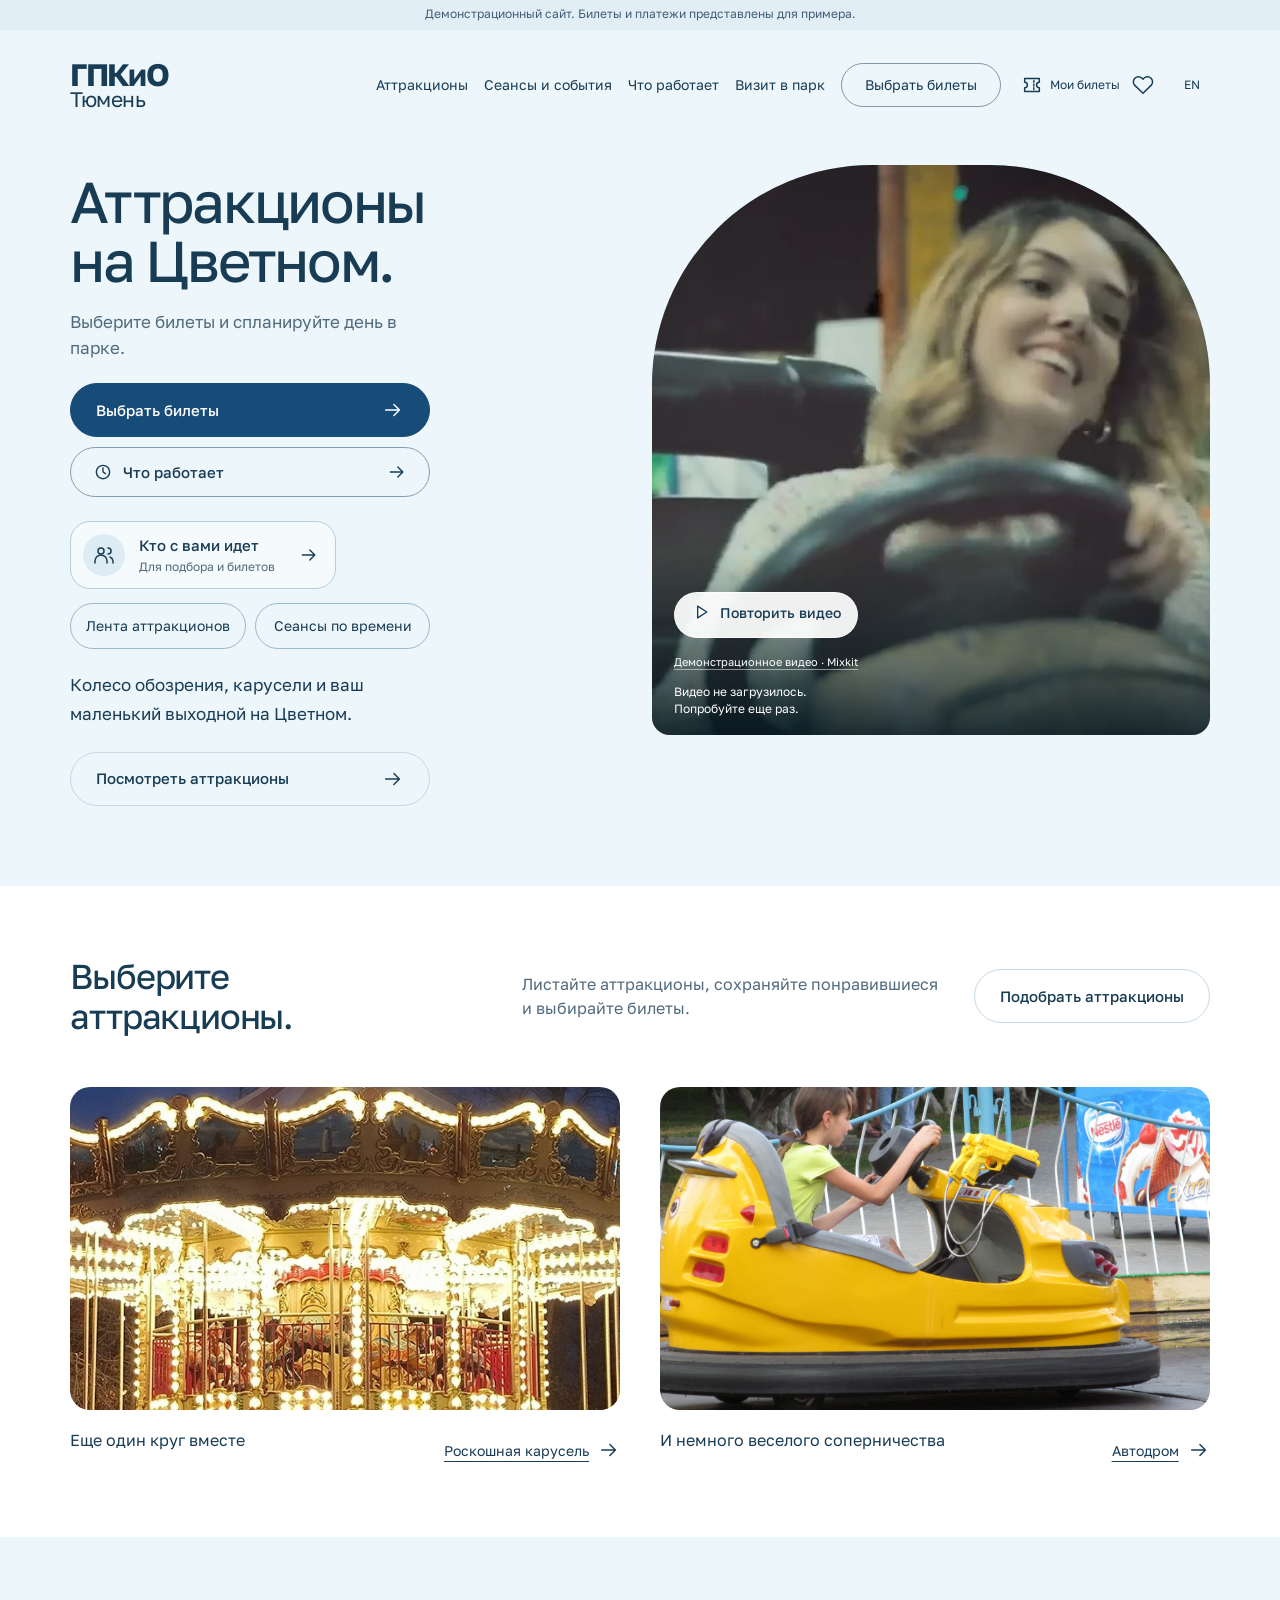
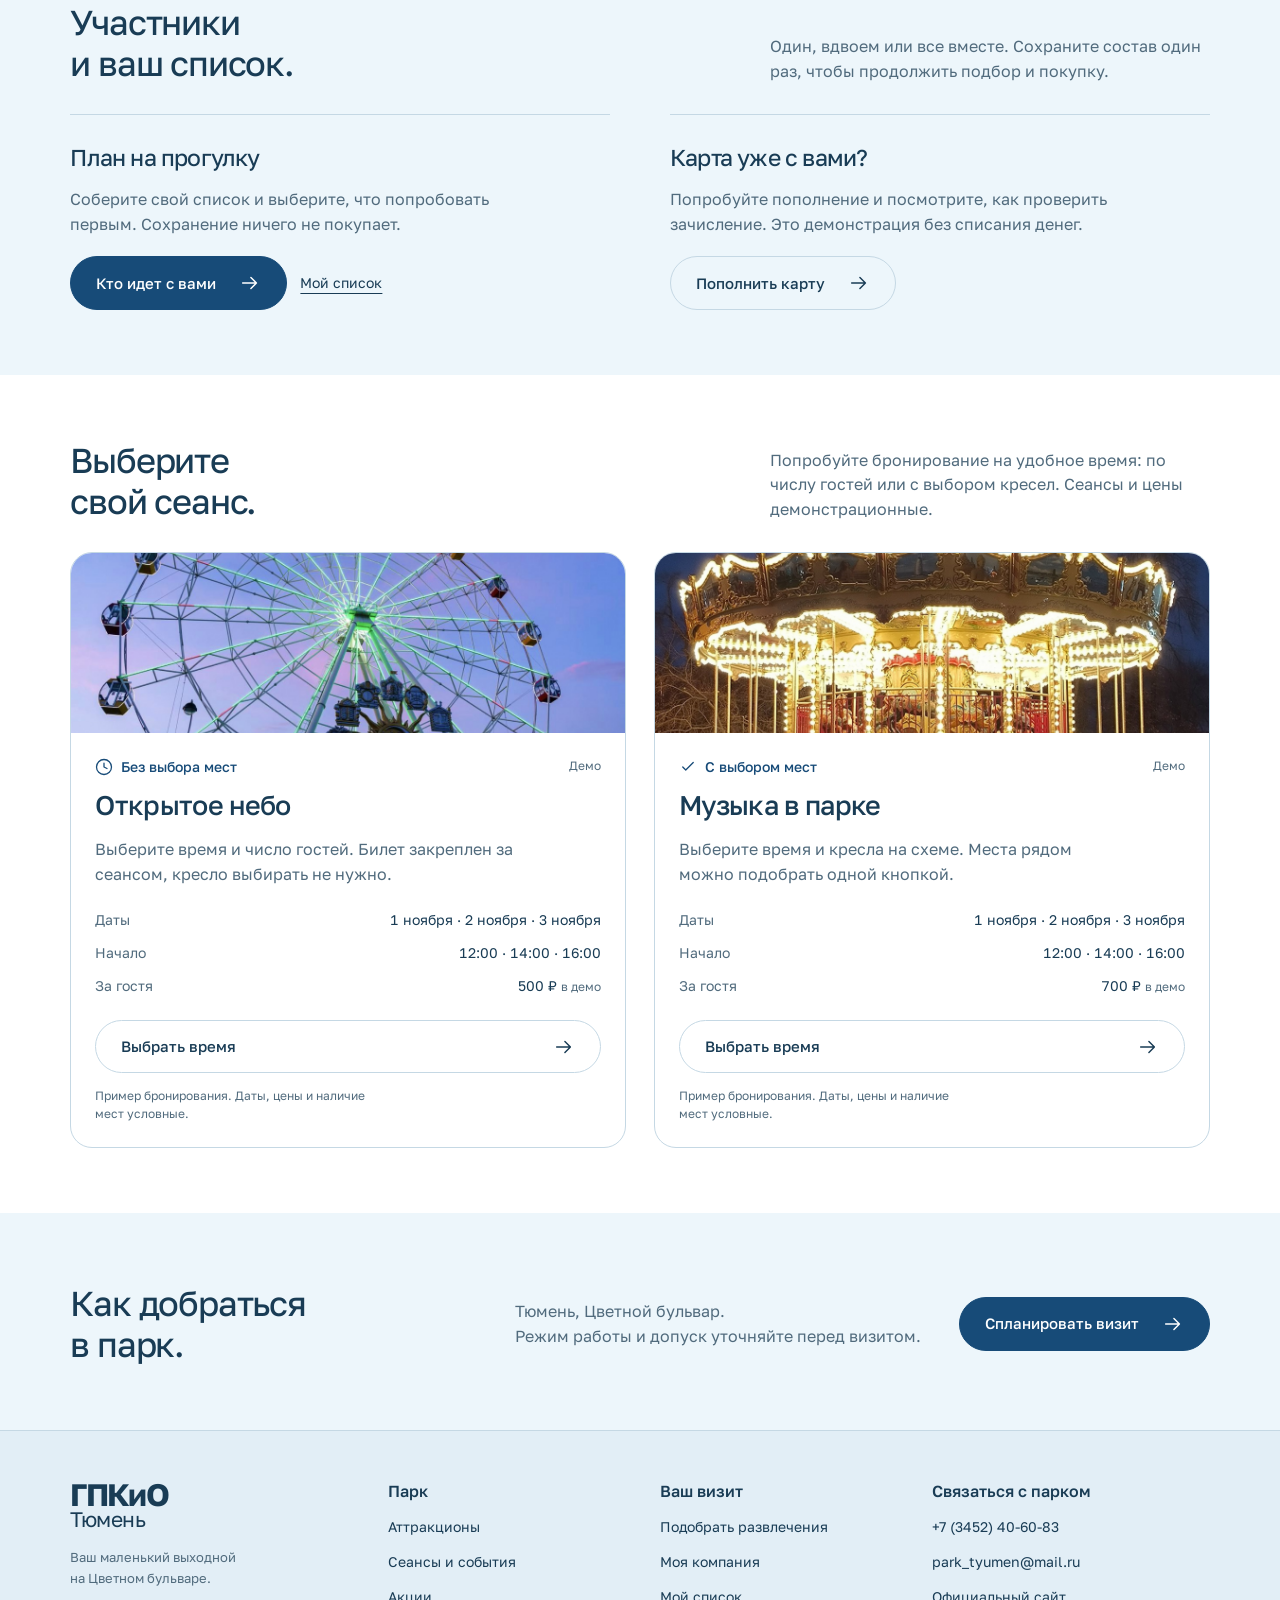
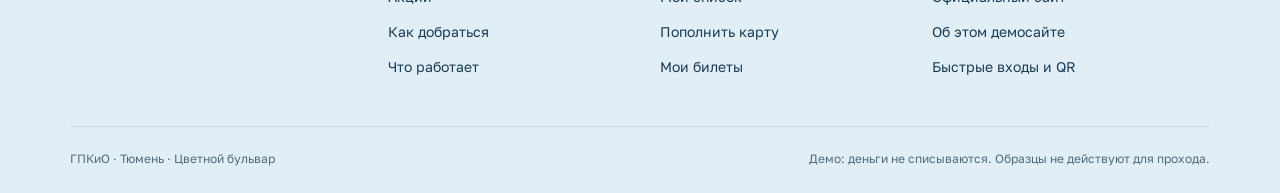
==== commit 986ebcde: "Add subtle ticket CTA glint and separate park contact actions" ====
--- a/index.html
+++ b/index.html
@@ -1 +1 @@
-<!doctype html><html lang="ru"><head><meta charset="utf-8"><meta name="viewport" content="width=device-width,initial-scale=1,viewport-fit=cover"><meta name="robots" content="noindex,nofollow"><meta name="theme-color" content="#edf6fb"><meta name="description" content="ГПКиО Тюмень. Цветной бульвар, аттракционы и ваш маленький выходной. Демонстрационный сайт."><title>ГПКиО Тюмень · Открытое небо</title><link rel="stylesheet" href="base.css?v=r17.1"><link rel="stylesheet" href="discovery.css?v=r17.1"><link rel="stylesheet" href="commerce.css?v=r17.1"><link rel="stylesheet" href="quick.css?v=r11"><link rel="stylesheet" href="availability.css?v=r16"><link rel="stylesheet" href="sessions.css?v=r17.1"><link rel="stylesheet" href="session-examples.css?v=r15"><script src="vendor/qrcode.js" defer></script><script type="module" src="modules/app.js?v=r17.2"></script></head><body><a class="skip-link" href="#main">К содержанию</a><div id="site-header"></div><main id="main" tabindex="-1"></main><div id="site-footer"></div><div id="toast" role="status" aria-live="polite"></div><noscript>Для интерактивного демосайта включите JavaScript. Официальный сайт: <a href="https://parktmn.ru/">parktmn.ru</a>.</noscript></body></html>
+<!doctype html><html lang="ru"><head><meta charset="utf-8"><meta name="viewport" content="width=device-width,initial-scale=1,viewport-fit=cover"><meta name="robots" content="noindex,nofollow"><meta name="theme-color" content="#edf6fb"><meta name="description" content="ГПКиО Тюмень. Цветной бульвар, аттракционы и ваш маленький выходной. Демонстрационный сайт."><title>ГПКиО Тюмень · Открытое небо</title><link rel="stylesheet" href="base.css?v=r18.1"><link rel="stylesheet" href="discovery.css?v=r17.1"><link rel="stylesheet" href="commerce.css?v=r20.1"><link rel="stylesheet" href="quick.css?v=r11"><link rel="stylesheet" href="availability.css?v=r19.2"><link rel="stylesheet" href="sessions.css?v=r17.1"><link rel="stylesheet" href="session-examples.css?v=r15"><script src="vendor/qrcode.js" defer></script><script type="module" src="modules/app.js?v=r21"></script><link rel="stylesheet" href="purchase-shine.css?v=r21"><script src="purchase-shine.js?v=r21" defer></script><link rel="stylesheet" href="park-social.css?v=r21"></head><body><a class="skip-link" href="#main">К содержанию</a><div id="site-header"></div><main id="main" tabindex="-1"></main><div id="site-footer"></div><div id="toast" role="status" aria-live="polite"></div><noscript>Для интерактивного демосайта включите JavaScript. Официальный сайт: <a href="https://parktmn.ru/">parktmn.ru</a>.</noscript></body></html>
--- a/base.css
+++ b/base.css
@@ -51,6 +51,12 @@
 .hero-intro{padding-top:8px}.hero-intro h1{font-size:clamp(46px,4.5vw,70px)}
 .hero-shortcuts{margin-bottom:8px}
 .purchase-dock{display:none}
+.purchase-dock.has-selection{position:fixed;inset:auto 0 0;z-index:20;display:flex;align-items:center;justify-content:center;gap:12px;padding:10px max(16px,env(safe-area-inset-right)) max(12px,env(safe-area-inset-bottom)) max(16px,env(safe-area-inset-left));background:#edf6fbf5;border-top:1px solid #c5d8e4;backdrop-filter:blur(14px)}
+.purchase-dock.has-selection .primary{flex:1;max-width:430px;min-width:0;min-height:52px;justify-content:space-between}
+.dock-list{display:flex;align-items:center;gap:8px;min-height:52px;padding:8px 10px;color:var(--ink);font-size:14px;white-space:nowrap;text-decoration:none}
+.dock-list b{font-size:12px;font-weight:500;min-width:24px;min-height:24px;display:grid;place-items:center;border-radius:50%;background:#d7e8f3}
+body:has(.purchase-dock.has-selection){padding-bottom:calc(80px + env(safe-area-inset-bottom))}
+body:has(.purchase-dock.has-selection) #toast{bottom:calc(92px + env(safe-area-inset-bottom))}
 @media(max-width:1100px){
  .purchase-dock{position:fixed;inset:auto 0 0;z-index:20;display:flex;justify-content:center;padding:10px max(16px,env(safe-area-inset-right)) max(12px,env(safe-area-inset-bottom)) max(16px,env(safe-area-inset-left));background:#edf6fbf5;border-top:1px solid #c5d8e4;backdrop-filter:blur(14px)}
  .purchase-dock .primary{width:100%;max-width:600px;justify-content:space-between;min-height:52px}
--- a/commerce.css
+++ b/commerce.css
@@ -1,4 +1,4 @@
-@import url('./receipt.css?v=r13');
+@import url('./receipt.css?v=r20.1');
 /* The commerce screens continue the open, pale-blue pavilion of concept A. */
 .co-page{--co-space:clamp(24px,3vw,44px)}
 .co-page>.demo-note{margin:-15px 0 32px}
--- a/availability.css
+++ b/availability.css
@@ -9,11 +9,13 @@
 .av-demo-controls>div{display:flex;align-items:center;flex-wrap:wrap;gap:10px 16px;padding:4px 0 16px}.av-demo-controls select{min-height:44px;max-width:100%;padding:9px 35px 9px 12px;border:1px solid var(--line);border-radius:10px;background:#fff;color:var(--ink);font-size:16px}.av-demo-controls .fine{font-size:11px}
 .av-notice{padding:14px 18px;border-left:3px solid #7193aa;background:#e2eef6;margin:14px 0}.av-notice strong{font-size:14px;font-weight:550}.av-notice p{font-size:13px;color:var(--muted);margin-top:4px;max-width:65ch}.av-notice-error{border-color:var(--error)}.av-notice .text-link{font-size:13px}
 .av-toolbar{padding:6px 0 10px;background:var(--bg);position:sticky;top:0;z-index:3;border-bottom:1px solid transparent}
-.av-filters{display:flex;flex-wrap:wrap;gap:6px;margin:0}.av-filter{display:inline-flex;align-items:center;justify-content:center;gap:5px;min-height:44px;padding:8px 12px;border:1px solid var(--line);border-radius:24px;white-space:nowrap;font-size:13px;transition:background .15s,color .15s,transform .15s}.av-filter-count{font-size:12px;font-variant-numeric:tabular-nums;opacity:.8}.av-filter[aria-pressed=true]{background:var(--ink);color:#fff;border-color:var(--ink)}.av-filter:hover:not([aria-pressed=true]){background:#dfeef8}.av-filter:active{transform:scale(.97)}
+.av-filters{display:flex;flex-wrap:nowrap;gap:6px;margin:-4px;padding:4px;overflow-x:auto;overscroll-behavior-x:contain;scrollbar-width:none}.av-filters::-webkit-scrollbar{display:none}.av-filter{flex:0 0 auto;display:inline-flex;align-items:center;justify-content:center;gap:5px;min-height:44px;padding:8px 12px;border:1px solid var(--line);border-radius:24px;white-space:nowrap;font-size:13px;transition:background .15s,color .15s,transform .15s}.av-filter:focus-visible{outline-offset:1px}.av-filter-count{font-size:12px;font-variant-numeric:tabular-nums;opacity:.8}.av-filter[aria-pressed=true]{background:var(--ink);color:#fff;border-color:var(--ink)}.av-filter:hover:not([aria-pressed=true]){background:#dfeef8}.av-filter:active{transform:scale(.97)}
 .av-toolbar-note{font-size:11px;line-height:1.4;color:var(--muted);margin-top:8px}.av-toolbar-note:before{content:'';display:inline-block;vertical-align:middle;width:5px;height:5px;background:currentColor;border-radius:50%;margin-right:7px}
 .av-result-live{position:absolute;width:1px;height:1px;margin:-1px;overflow:hidden;clip:rect(0,0,0,0);white-space:nowrap}
 .av-rides{list-style:none;margin:0;padding:0;border-top:1px solid var(--line)}.av-row{border-bottom:1px solid var(--line);scroll-margin-top:110px}.av-row:has(.av-summary[aria-expanded=true]){background:#ffffff45}
-.av-summary{display:grid;grid-template-columns:60px minmax(0,1fr) 116px 18px;align-items:center;gap:18px;width:100%;text-align:left;padding:11px 0;transition:color .15s}.av-summary:hover .av-ride-name{color:var(--accent)}.av-summary[aria-expanded=true] .av-ride-name{font-weight:550}.av-summary>svg{width:18px;height:18px;transition:transform .18s}.av-summary[aria-expanded=true]>svg{transform:rotate(180deg)}
+.av-row-head{display:grid;grid-template-columns:minmax(0,1fr) 44px;align-items:center;gap:10px}
+.av-save{display:grid;place-items:center;width:44px;height:44px;min-width:44px;min-height:44px;border-radius:50%;color:var(--ink);transition:background .15s,color .15s}.av-save svg{width:24px;height:24px}.av-save:hover{background:#dfeef8}.av-save[aria-pressed=true]{color:var(--accent);background:#dcebf5}.av-save[aria-pressed=true] svg{fill:currentColor}
+.av-summary{display:grid;min-width:0;grid-template-columns:60px minmax(0,1fr) 116px 18px;align-items:center;gap:18px;width:100%;text-align:left;padding:11px 0;transition:color .15s}.av-summary:hover .av-ride-name{color:var(--accent)}.av-summary[aria-expanded=true] .av-ride-name{font-weight:550}.av-summary>svg{width:18px;height:18px;transition:transform .18s}.av-summary[aria-expanded=true]>svg{transform:rotate(180deg)}
 .av-photo{display:block;width:60px;height:60px;background:#d7e8f3;border-radius:12px;overflow:hidden;outline:1px solid #00000012;outline-offset:-1px}.av-photo img{width:100%;height:100%;object-fit:cover}.av-ride-copy{display:flex;flex-direction:column;gap:5px;min-width:0}.av-ride-name{font-size:18px;font-weight:450;line-height:1.3}.av-ride-rules{color:var(--muted);font-size:12px;line-height:1.45;max-width:65ch}
 .av-status{font-size:12px;display:grid;grid-template-columns:7px auto;align-items:center;gap:0 7px;line-height:1.4;color:var(--muted)}.av-status>span{width:6px;height:6px;border-radius:50%;background:#6f8291}.av-status-open{color:#356044}.av-status-open>span{background:#477c59}.av-status-paused{color:#816332}.av-status-paused>span{background:#a27c3d}.av-status-closed{color:#82494e}.av-status-closed>span{background:#955d63}.av-status small{font-size:10px;grid-column:2;display:block;margin-top:3px}
 .av-detail{padding:0 36px 16px 78px;max-width:940px}.av-reason{font-size:13px;line-height:1.6;margin:0 0 12px;max-width:68ch}.av-detail-actions{display:flex;align-items:center;gap:10px 22px;flex-wrap:wrap}.av-detail-actions .secondary{font-size:13px;min-height:46px;padding:11px 17px;gap:14px}.av-detail-actions .text-link{font-size:13px;gap:9px;min-height:44px}.av-detail-actions svg{width:17px}.av-admission{margin-top:8px;font-size:11px;line-height:1.5;color:var(--muted)}
@@ -27,4 +29,4 @@
 }
 @media(max-width:360px){.av-detail{padding-left:0}.av-summary{gap:5px 10px}.av-ride-name{font-size:15px}.av-filter{padding-inline:10px}}
 @media(max-height:500px){.av-toolbar{position:static}}
-@media(prefers-reduced-motion:reduce){.av-filter,.av-summary>svg{transition:none}.av-filter:active{transform:none}}
+@media(prefers-reduced-motion:reduce){.av-filter,.av-summary>svg,.av-save{transition:none}.av-filter:active{transform:none}}
--- a/purchase-shine.css
+++ b/purchase-shine.css
@@ -0,0 +1,33 @@
+/* Ticket actions only. The host, label and click target never move. */
+:where(a.primary[href^="#/quick"],a.primary[href^="#/checkout"],a.primary[href^="#/session?"],button.primary[data-qp-pay],button.primary[data-co-pay],button.primary[data-session-pay]) {
+  position: relative;
+  overflow: hidden;
+  isolation: isolate;
+}
+:where(a.primary[href^="#/quick"],a.primary[href^="#/checkout"],a.primary[href^="#/session?"],button.primary[data-qp-pay],button.primary[data-co-pay],button.primary[data-session-pay])::after {
+  content: "";
+  position: absolute;
+  pointer-events: none;
+  inset-block: -70%;
+  left: -40%;
+  width: 35%;
+  background: linear-gradient(90deg, transparent, rgb(255 255 255 / .24), transparent);
+  opacity: 0;
+  transform: translateX(0) skewX(-18deg);
+}
+.is-purchase-shining::after {
+  animation: purchase-glint 850ms ease-in-out both;
+}
+@keyframes purchase-glint {
+  0% { transform: translateX(0) skewX(-18deg); opacity: 0; }
+  15%, 75% { opacity: 1; }
+  100% { transform: translateX(450%) skewX(-18deg); opacity: 0; }
+}
+:where([disabled],[aria-disabled="true"],[aria-busy="true"],[data-state="loading"],[data-state="processing"],.is-loading,.is-processing).is-purchase-shining::after,
+:where([disabled],[aria-disabled="true"],[aria-busy="true"],[data-state="loading"],[data-state="processing"],.is-loading,.is-processing) .is-purchase-shining::after {
+  display: none;
+  animation: none;
+}
+@media (prefers-reduced-motion: reduce) {
+  .is-purchase-shining::after { display: none; animation: none; }
+}
--- a/park-social.css
+++ b/park-social.css
@@ -0,0 +1,11 @@
+.park-social{margin-top:28px;padding-top:24px;border-top:1px solid var(--line)}
+.park-social h2{font-size:22px;line-height:1.3;letter-spacing:-.025em}
+.park-social>p{margin:8px 0 16px;color:var(--muted);font-size:14px;max-width:48ch}
+.park-social-links{display:grid;grid-template-columns:repeat(auto-fit,minmax(130px,1fr));gap:10px;max-width:540px}
+.park-social-link{min-height:48px;padding:10px 14px;gap:10px;font-size:14px;white-space:nowrap}
+.park-social-link svg{width:22px;height:22px;fill:currentColor;stroke:none;flex:none}
+
+.park-social-save{margin-top:16px}.park-social-save summary{min-height:44px;padding:12px 0;font-size:14px;font-weight:500;line-height:1.4;cursor:pointer}.park-social-save[open] summary{padding-bottom:8px}
+.park-social-save>p{margin:8px 0 14px;font-size:13px;color:var(--muted);max-width:48ch}
+.park-social-download{text-align:left;justify-content:flex-start;white-space:normal}.park-social-download span{display:grid;gap:2px}.park-social-download strong{font-weight:500}.park-social-download small{font-size:12px;line-height:1.35;color:var(--muted)}
+.park-social-save-status:empty{display:none}
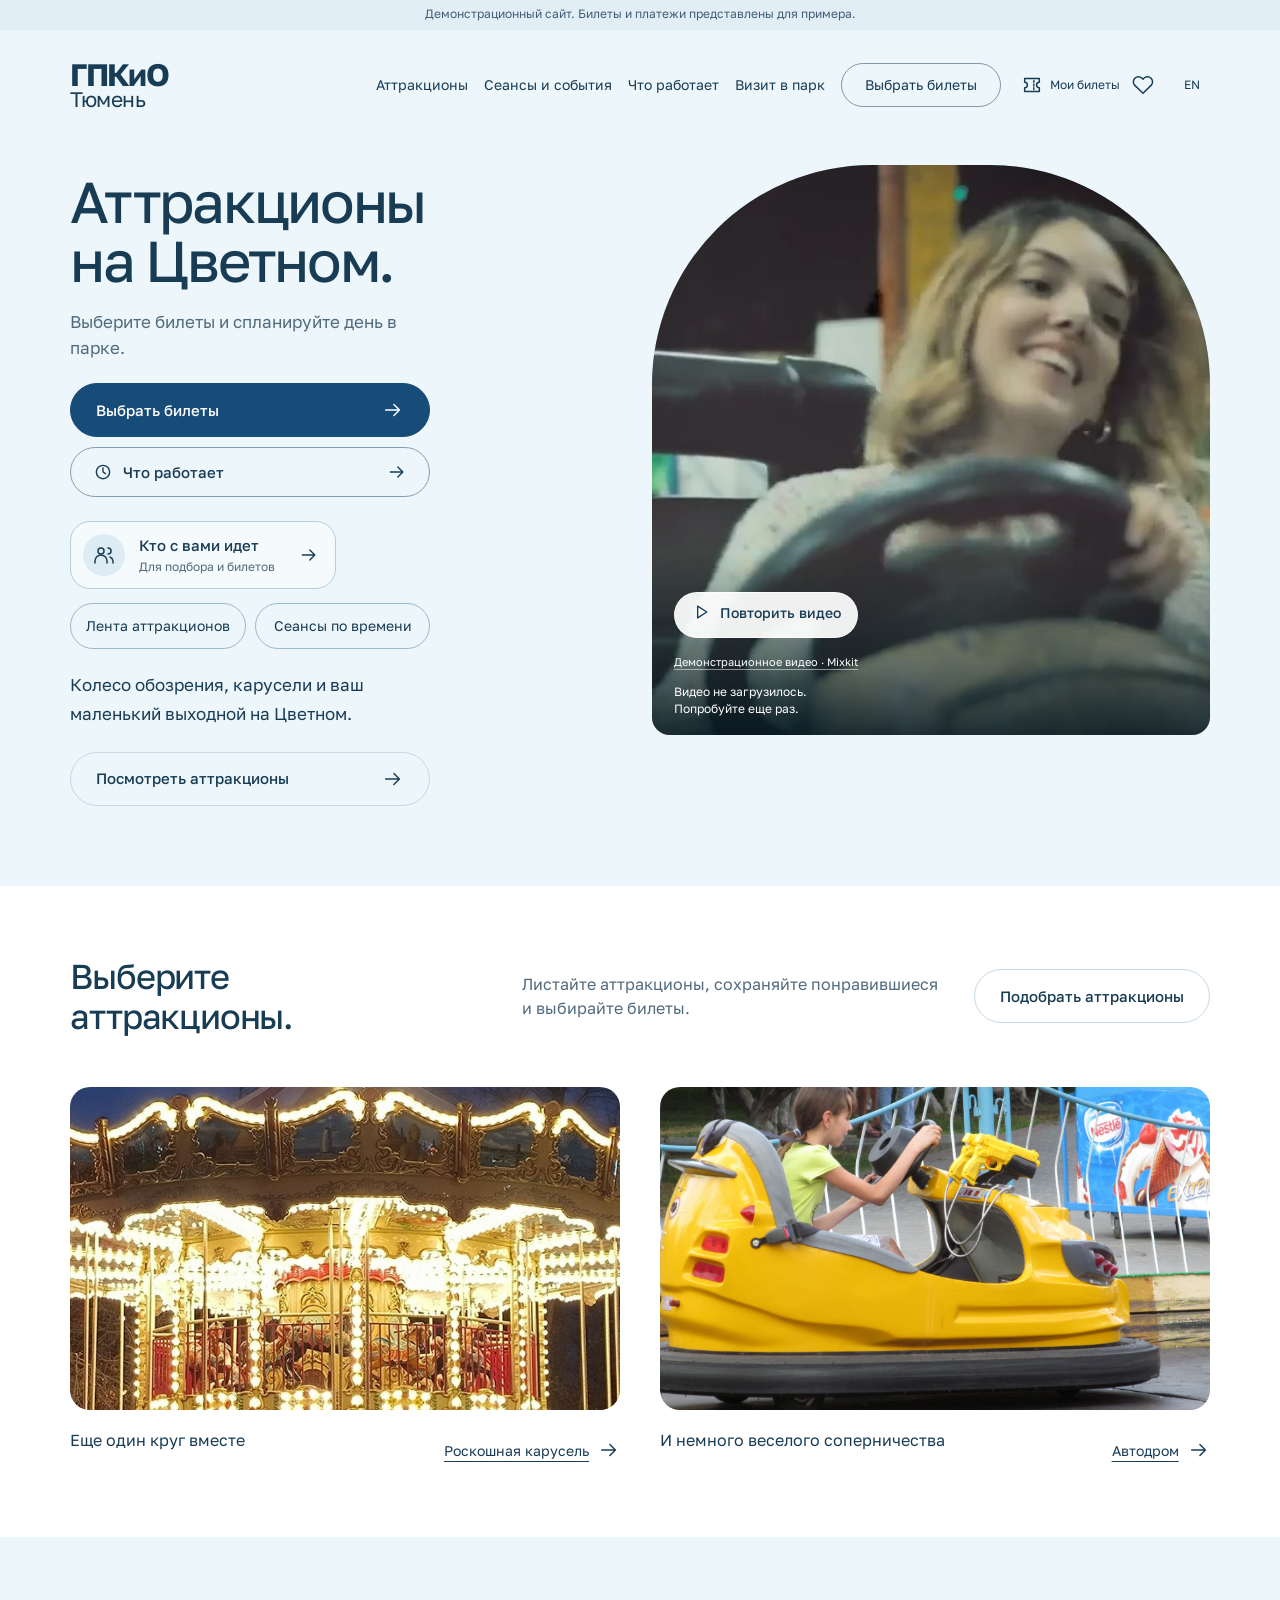
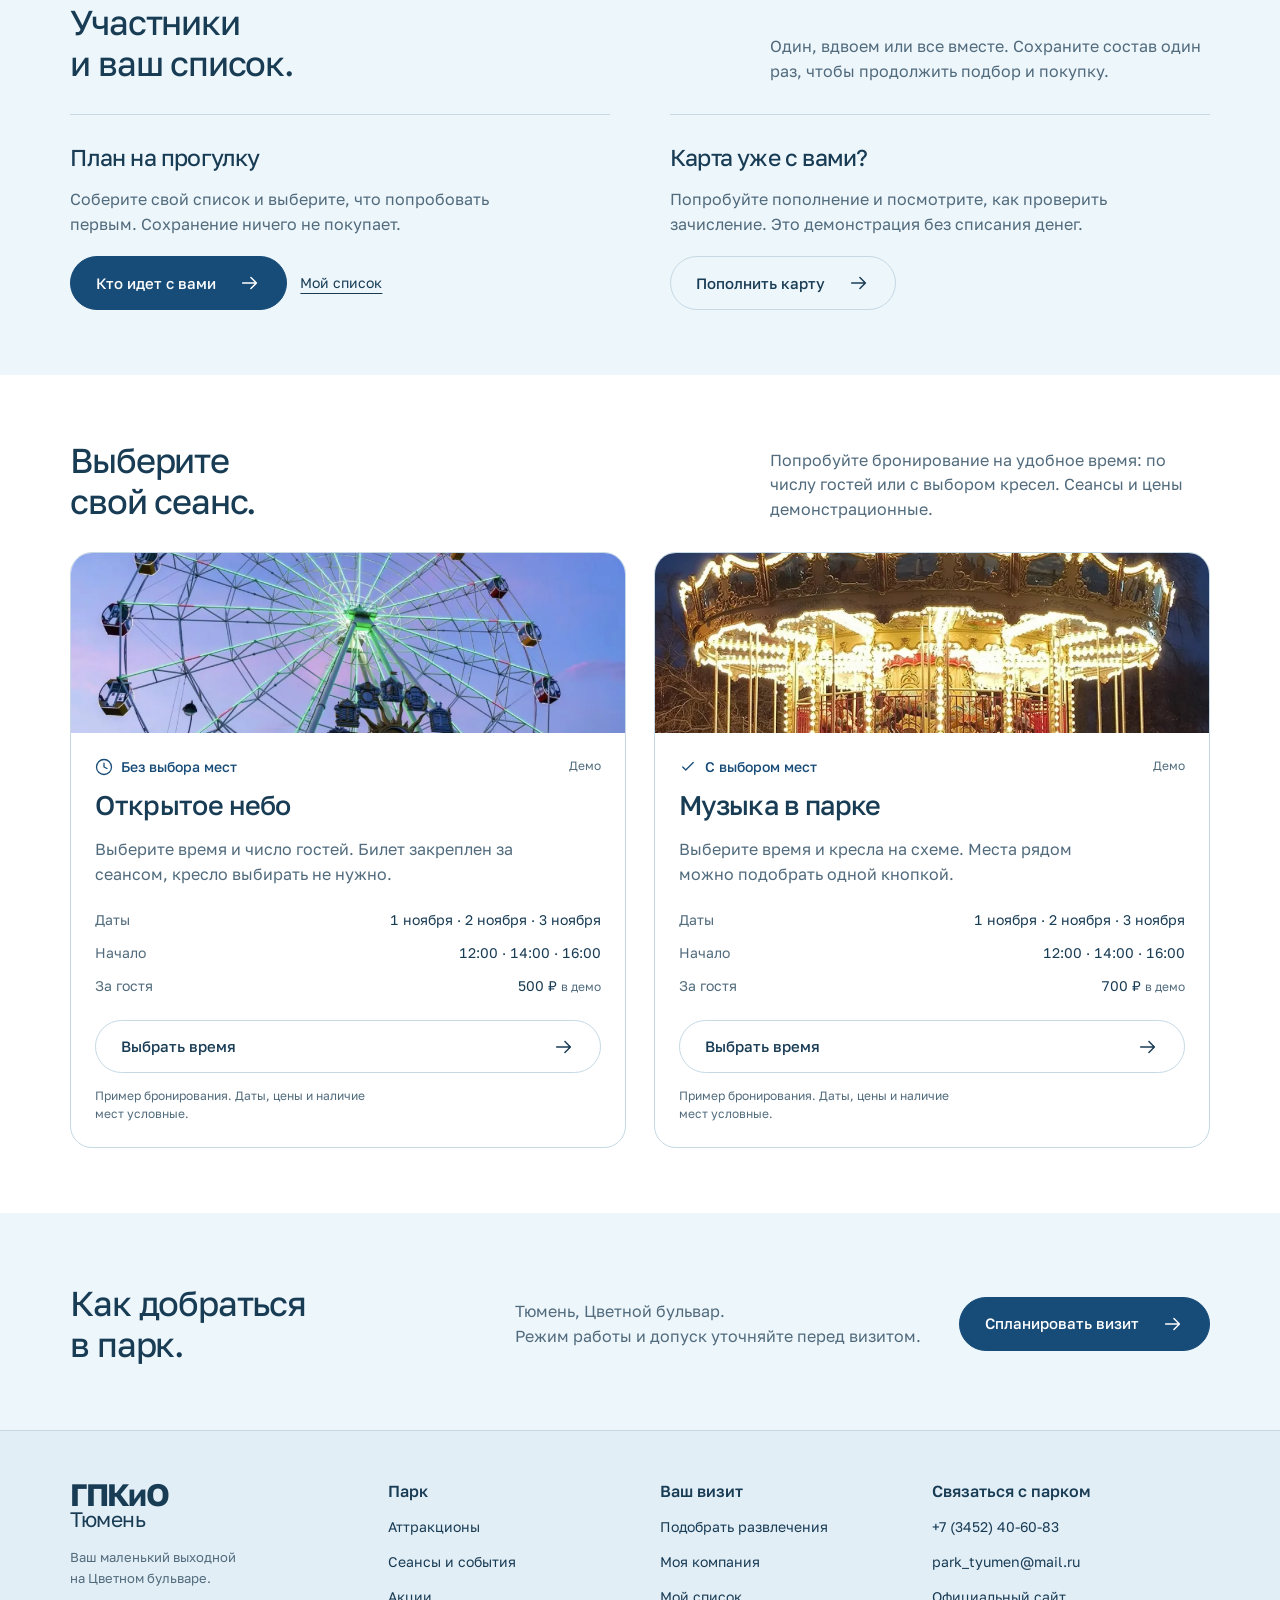
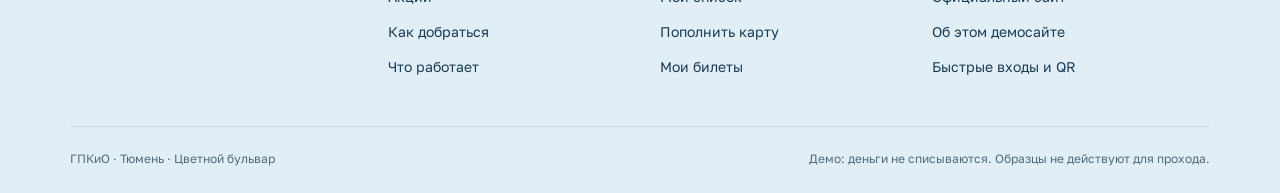
==== commit e79b2b07: "Improve prototype resilience, loading performance and release compatibility" ====
--- a/index.html
+++ b/index.html
@@ -1 +1,18 @@
-<!doctype html><html lang="ru"><head><meta charset="utf-8"><meta name="viewport" content="width=device-width,initial-scale=1,viewport-fit=cover"><meta name="robots" content="noindex,nofollow"><meta name="theme-color" content="#edf6fb"><meta name="description" content="ГПКиО Тюмень. Цветной бульвар, аттракционы и ваш маленький выходной. Демонстрационный сайт."><title>ГПКиО Тюмень · Открытое небо</title><link rel="stylesheet" href="base.css?v=r18.1"><link rel="stylesheet" href="discovery.css?v=r17.1"><link rel="stylesheet" href="commerce.css?v=r20.1"><link rel="stylesheet" href="quick.css?v=r11"><link rel="stylesheet" href="availability.css?v=r19.2"><link rel="stylesheet" href="sessions.css?v=r17.1"><link rel="stylesheet" href="session-examples.css?v=r15"><script src="vendor/qrcode.js" defer></script><script type="module" src="modules/app.js?v=r21"></script><link rel="stylesheet" href="purchase-shine.css?v=r21"><script src="purchase-shine.js?v=r21" defer></script><link rel="stylesheet" href="park-social.css?v=r21"></head><body><a class="skip-link" href="#main">К содержанию</a><div id="site-header"></div><main id="main" tabindex="-1"></main><div id="site-footer"></div><div id="toast" role="status" aria-live="polite"></div><noscript>Для интерактивного демосайта включите JavaScript. Официальный сайт: <a href="https://parktmn.ru/">parktmn.ru</a>.</noscript></body></html>
+<!doctype html><html lang="ru"><head><meta charset="utf-8"><link rel="icon" href="data:,"><meta name="viewport" content="width=device-width,initial-scale=1,viewport-fit=cover"><meta name="robots" content="noindex,nofollow"><meta name="theme-color" content="#edf6fb"><meta name="description" content="ГПКиО Тюмень. Цветной бульвар, аттракционы и ваш маленький выходной. Демонстрационный сайт."><title>ГПКиО Тюмень · Открытое небо</title><link rel="stylesheet" href="base.css?v=r22"><link rel="stylesheet" href="discovery.css?v=r22"><link rel="stylesheet" href="commerce.css?v=r22"><link rel="stylesheet" href="quick.css?v=r22"><link rel="stylesheet" href="availability.css?v=r22"><link rel="stylesheet" href="sessions.css?v=r22"><link rel="stylesheet" href="session-examples.css?v=r22"><script>
+(function(){
+ const route=location.hash.replace(/^#\/?/,'').split('?')[0]||'home';
+ const modules=['shared.js?v=r22','data.js?v=r22','session-examples.js?v=r22','home-video.js?v=r22'];
+ if(route==='quick')modules.push('quick.js?v=r22','admission.js?v=r22','commerce-model.js?v=r22','quick-model.js?v=r22');
+ if(['checkout','tickets','history','topup','shared-ticket'].includes(route))modules.push('commerce.js?v=r22','receipt.js?v=r22','ticket-share.js?v=r22','park-social.js?v=r22','admission.js?v=r22','commerce-model.js?v=r22');
+ if(['catalog','ride','discover','saved','company'].includes(route))modules.push('discovery.js?v=r22','discovery-experience.js?v=r22','discovery-model.js?v=r22','admission.js?v=r22');
+ for(const src of modules){const link=document.createElement('link');link.rel='modulepreload';link.href='modules/'+src;document.head.append(link);}
+})();
+</script><script src="vendor/qrcode.js?v=r22" defer></script><script>
+(function(){
+ var failed=false,timer;
+ function fail(){failed=true;var box=document.getElementById('boot-state');if(!box)return;box.dataset.state='error';var en=new URLSearchParams(location.search).get('lang')==='en';box.querySelector('h1').textContent=en?'Unable to load the park':'Не удалось загрузить парк';box.querySelector('p').textContent=en?'Check your connection and refresh. This does not repeat a payment or clear saved orders.':'Проверьте соединение и обновите страницу. Это не повторяет оплату и не удаляет сохраненные заказы.';}
+ window.__tmnBoot={fail:fail,ready:function(){clearTimeout(timer);document.body.removeAttribute('data-loading');}};
+ window.addEventListener('error',function(e){if(e.target&&e.target.matches&&e.target.matches('script[data-app-entry]'))fail();},true);
+ document.addEventListener('DOMContentLoaded',function(){var box=document.getElementById('boot-state');if(!box)return;box.querySelector('button').onclick=function(){location.reload();};if(new URLSearchParams(location.search).get('lang')==='en'){document.documentElement.lang='en';box.querySelector('h1').textContent='Opening the park';box.querySelector('p').textContent='Your tickets and saved list will appear here. If loading takes too long, refresh the page.';box.querySelector('button').textContent='Refresh the page';box.querySelector('a').textContent='Official park website';}if(failed)fail();else timer=setTimeout(fail,12000);});
+})();
+</script><style>body[data-loading] #main{min-height:100svh}body[data-loading] #site-footer{visibility:hidden}#boot-state{max-width:900px;margin:auto;padding:48px 5.5%}#boot-state h1{font-size:clamp(28px,5vw,48px)}#boot-state p{max-width:40em}#boot-state .button-row{margin-top:24px}#boot-state[data-state="error"]{border-top:3px solid #8d4c2a}[data-history-recovery] a,[data-history-recovery] button,[data-preferences-recovery] a,[data-preferences-recovery] button{display:inline-block;padding:8px 12px;margin:4px;min-height:44px;color:inherit;text-decoration:underline}</style><script type="module" data-app-entry src="modules/app.js?v=r22"></script><link rel="stylesheet" href="purchase-shine.css?v=r22"><script src="purchase-shine.js?v=r22" defer></script><link rel="stylesheet" href="park-social.css?v=r22"></head><body data-loading><a class="skip-link" href="#main">К содержанию</a><div id="site-header"><div class="demo-strip">Демонстрационный сайт. Билеты и платежи представлены для примера.</div><header class="masthead"><a class="wordmark" href="#/home">ГПКиО<span>Тюмень</span></a></header></div><main id="main" tabindex="-1"><section id="boot-state" role="status"><h1>Открываем парк</h1><p>Здесь появятся ваши билеты и сохраненный список. Если загрузка затянулась, обновите страницу.</p><div class="button-row"><button type="button" class="primary">Обновить страницу</button><a class="secondary" href="https://parktmn.ru/">Официальный сайт парка</a></div></section></main><div id="site-footer"></div><div id="toast" role="status" aria-live="polite"></div><noscript>Для интерактивного демосайта включите JavaScript. Официальный сайт: <a href="https://parktmn.ru/">parktmn.ru</a>.</noscript></body></html>
--- a/base.css
+++ b/base.css
@@ -1,4 +1,4 @@
-@font-face{font-family:Golos;src:url('assets/golostext-GolosText[wght].ttf') format('truetype');font-weight:100 900;font-display:swap}
+@font-face{font-family:Golos;src:url('assets/golostext.woff2') format('woff2');font-weight:100 900;font-display:swap}
 :root{--bg:#edf6fb;--ink:#193c55;--muted:#516b7d;--accent:#174b78;--panel:#fff;--line:#c5d8e4;--error:#9c2d36;--radius:20px;color-scheme:light}
 *{box-sizing:border-box}html{scroll-behavior:smooth;scrollbar-color:#89a8bc var(--bg)}body{margin:0;background:var(--bg);color:var(--ink);font:16px/1.55 Golos,'Helvetica Neue',sans-serif}h1,h2,h3,p,figure{margin:0}h1,h2,h3{font-weight:450;letter-spacing:-.035em;text-wrap:balance}h1{font-size:clamp(38px,4.2vw,62px);line-height:1.08}h2{font-size:clamp(27px,2.7vw,39px);line-height:1.18}h3{font-size:23px;line-height:1.25}a{color:inherit;text-underline-offset:5px}button,input,select,textarea{font:inherit}button{cursor:pointer;color:inherit}button:disabled{opacity:.48;cursor:not-allowed}button,a,input{-webkit-tap-highlight-color:transparent}button{background:none;border:0}img{display:block;max-width:100%;height:auto}button:focus-visible,a:focus-visible,input:focus-visible,select:focus-visible,summary:focus-visible{outline:3px solid #416e99;outline-offset:5px}input,textarea{caret-color:var(--accent)}::selection{color:#fff;background:#174b78}svg{width:22px;height:22px;fill:none;stroke:currentColor;stroke-width:1.6;stroke-linecap:round;stroke-linejoin:round;flex:none}[hidden]{display:none!important}.skip-link{position:fixed;top:-100px;left:20px;z-index:30;background:#fff;padding:12px 18px}.skip-link:focus{top:12px}
 .demo-strip{min-height:30px;background:#e1eef6;color:#405e73;padding:5px 5.5%;font-size:12px;text-align:center}.masthead{height:110px;max-width:1600px;margin:auto;padding:0 5.5%;display:flex;align-items:center;gap:35px}.wordmark{font-size:31px;line-height:.93;letter-spacing:-.055em;font-weight:700;text-decoration:none;white-space:nowrap;display:block}.wordmark span{display:block;font-size:21px;letter-spacing:-.025em;font-weight:400}.place{font-size:13px;color:var(--muted)}.main-nav{display:flex;align-items:center;gap:27px;margin-left:auto;font-size:14px}.main-nav>a{white-space:nowrap;text-decoration:none;min-height:44px;display:flex;align-items:center}.main-nav>a[aria-current=page]{text-decoration:underline}.nav-buy{border:1px solid #193c5580;border-radius:28px;padding:10px 23px}.header-actions{display:flex;gap:13px;align-items:center}.saved-link{display:flex;align-items:center;gap:7px;text-decoration:none;min-width:44px;min-height:44px;justify-content:center;font-size:13px}.language{font-size:12px;padding:10px;min-height:44px}.menu-toggle{display:none;min-width:44px;min-height:44px}.mobile-menu{padding:24px 5.5%;background:#fff;border-block:1px solid var(--line);display:grid;grid-template-columns:repeat(4,1fr);gap:14px}.mobile-menu a{padding:8px;text-decoration:none}.mobile-menu a:hover{text-decoration:underline}
--- a/discovery.css
+++ b/discovery.css
@@ -1,4 +1,4 @@
-@import url("./discovery-experience.css?v=r17.1");
+@import url("./discovery-experience.css?v=r22");
 .sr-only{position:absolute;width:1px;height:1px;overflow:hidden;clip:rect(0,0,0,0);white-space:nowrap}.catalog-toolbar{display:flex;justify-content:space-between;gap:24px;align-items:center;margin:35px 0 10px}.catalog-search input{min-height:48px;width:240px;border:0;border-bottom:1px solid #99b4c6;background:transparent;padding:10px 0;color:var(--ink);font-size:16px;border-radius:0}.catalog-context{display:flex;justify-content:space-between;align-items:center;gap:25px;font-size:13px;color:var(--muted);margin-bottom:32px}.catalog-grid{display:grid;grid-template-columns:repeat(3,minmax(0,1fr));gap:48px 32px}.ride-card-photo{position:relative;overflow:hidden;border-radius:22px}.ride-card-photo img{width:100%;aspect-ratio:1.3;object-fit:cover;transition:transform .4s ease-out}.ride-card-photo>a:hover img{transform:scale(1.035)}.favorite{position:absolute;top:15px;right:15px;border-radius:50%;height:45px;width:45px;background:#fff;color:var(--ink);display:grid;place-content:center;border:1px solid #ffffff70}.favorite.active{background:var(--accent);color:white}.favorite.active svg{fill:currentColor}.ride-card h2{font-size:26px;margin:22px 0 13px}.ride-card h2 a{text-decoration:none}.ride-card-copy p{font-size:14px;color:var(--muted);max-width:45ch}.ride-card-copy .text-link{margin-top:10px}.ride-detail{display:grid;grid-template-columns:1.1fr .9fr;gap:7%;padding-top:25px;align-items:start}.ride-detail-image{position:relative}.ride-detail-image>img{height:610px;width:100%;object-fit:cover;border-radius:210px 210px 20px 20px}.ride-detail-copy{padding-top:35px}.ride-detail h1{font-size:49px}.ride-description{margin:25px 0;color:var(--muted);font-size:17px}.ride-facts{margin:32px 0}.ride-facts>div{padding:16px 0;border-top:1px solid var(--line)}.ride-facts dt{font-size:13px;color:var(--muted);margin-bottom:4px}.ride-facts dd{margin:0;font-size:15px}.ride-detail-copy>.text-link{display:flex;margin-top:12px}.saved-bar{display:flex;align-items:center;justify-content:space-between;gap:25px;border-block:1px solid var(--line);padding:20px 0;margin-bottom:35px}.saved-bar>span{color:var(--muted)}
 .discovery-page{max-width:1340px;margin:auto;padding:20px 5.5% 60px}.discovery-heading{display:flex;align-items:center;justify-content:space-between;gap:30px;margin-bottom:28px}.discovery-heading h1{font-size:37px;margin-right:auto}.discovery-heading .back-link{align-self:start}.discovery-layout{display:grid;grid-template-columns:minmax(0,600px) minmax(250px,1fr);gap:70px;align-items:start;justify-content:center}.discovery-card{position:relative;min-height:550px;height:min(65svh,690px);border-radius:110px 110px 20px 20px;overflow:hidden;background:#8ba6b9;touch-action:pan-y}.discovery-card>img{width:100%;height:100%;object-fit:cover}.discovery-overlay{position:absolute;inset:0;display:flex;flex-direction:column;justify-content:end;padding:35px;color:white;background:linear-gradient(180deg,transparent 20%,#102e4b12 43%,#102e4bd9 100%)}.discovery-overlay h2{font-size:37px;max-width:90%}.discovery-overlay p{max-width:40ch;font-size:14px;line-height:1.6;margin:18px 0 8px}.discovery-position{position:absolute;top:25px;right:35px;font-size:12px;background:#183b55b3;padding:5px 13px;border-radius:20px}.discovery-overlay .text-link{align-self:start}.discovery-actions{display:flex;justify-content:space-between;align-items:center;gap:12px;margin-top:20px}.discovery-actions .primary{flex:1}.round-action{width:48px;height:48px;min-width:48px;display:grid;place-content:center;border:1px solid var(--line);border-radius:50%}.discovery-keyboard{text-align:center;margin-top:15px}.company-summary{display:grid;grid-template-columns:1fr auto;gap:4px 15px;padding:25px 0;border-block:1px solid var(--line);text-decoration:none}.company-summary>span{font-size:21px;font-weight:500}.company-summary small{font-size:12px;color:var(--muted);grid-column:1;max-width:30ch}.company-summary svg{grid-column:2;grid-row:1/3;align-self:center}.filter-check{display:flex;gap:12px;margin:25px 0 12px;align-items:start;font-size:14px}.filter-check input{width:20px;height:20px;accent-color:var(--accent);flex:none}.discovery-saved{margin-top:35px;border-top:1px solid var(--line);padding-top:25px}.discovery-saved h2{font-size:26px;margin-bottom:24px}.discovery-saved h2 span{font-size:16px;color:var(--muted);margin-left:8px}.discovery-saved>div{max-height:300px;overflow:auto}.discovery-saved>div>a{display:flex;align-items:center;gap:16px;text-decoration:none;font-size:14px;margin:15px 0}.discovery-saved img{width:60px;height:60px;object-fit:cover;border-radius:12px}.discovery-saved>.text-link{display:flex;font-size:13px}.swipe-instruction{position:absolute;left:50%;top:38%;transform:translateX(-50%);display:flex;align-items:center;gap:25px;padding:18px 24px;background:#fff;color:var(--ink);border-radius:35px;pointer-events:none;animation:hint-sweep 1.4s ease-out 2}.swipe-instruction svg:nth-child(2){width:30px;height:30px}@keyframes hint-sweep{0%,100%{transform:translateX(-50%)}40%{transform:translateX(-65%)}75%{transform:translateX(-35%)}}
 .company-layout{display:grid;grid-template-columns:minmax(0,1.15fr) minmax(260px,.85fr);gap:85px}.company-count{border:0;margin:0 0 40px;padding:0}.company-count legend{font-size:24px;margin-bottom:20px}.count-button{height:52px;min-width:64px;border:1px solid var(--line);border-radius:12px;background:#fff;font-size:21px}.count-button[aria-pressed=true]{background:var(--accent);color:white;border-color:var(--accent)}.count-manual{max-width:200px;margin-top:20px}.participant{border:0;border-top:1px solid var(--line);margin:0 0 28px;padding:25px 0 0}.participant legend{font-size:24px;padding-right:15px}.person-name{margin-top:18px}.person-name .field-label{font-size:14px;font-weight:400}.person-bands{display:flex;flex-wrap:wrap;gap:10px}.person-bands .chip{background:transparent}.person-bands .chip[aria-pressed=true]{background:var(--ink)}.height-input{font-size:13px;margin-top:18px}.height-input summary{cursor:pointer;min-height:40px;padding-top:6px;color:var(--muted)}.height-input .field{max-width:180px;margin:12px 0}.company-help{position:sticky;top:25px;padding:25px 0}.company-help h2{font-size:32px}.company-help>p{margin-top:20px;max-width:42ch;color:var(--muted)}.company-save{margin-top:35px;border-top:1px solid var(--line);padding-top:25px}.company-save .primary{width:100%}.company-save>.text-link{display:flex;margin:10px auto 0}.quick-links{display:grid;grid-template-columns:repeat(3,minmax(0,1fr));gap:35px}.quick-link{border-top:1px solid var(--line);padding-top:22px}.quick-link h2{font-size:27px;line-height:1.2;min-height:2.4em}.link-qr{width:140px;margin-top:20px}.link-qr svg{width:140px;height:auto;stroke:none;fill:initial}
--- a/commerce.css
+++ b/commerce.css
@@ -1,4 +1,4 @@
-@import url('./receipt.css?v=r20.1');
+@import url('./receipt.css?v=r22');
 /* The commerce screens continue the open, pale-blue pavilion of concept A. */
 .co-page{--co-space:clamp(24px,3vw,44px)}
 .co-page>.demo-note{margin:-15px 0 32px}
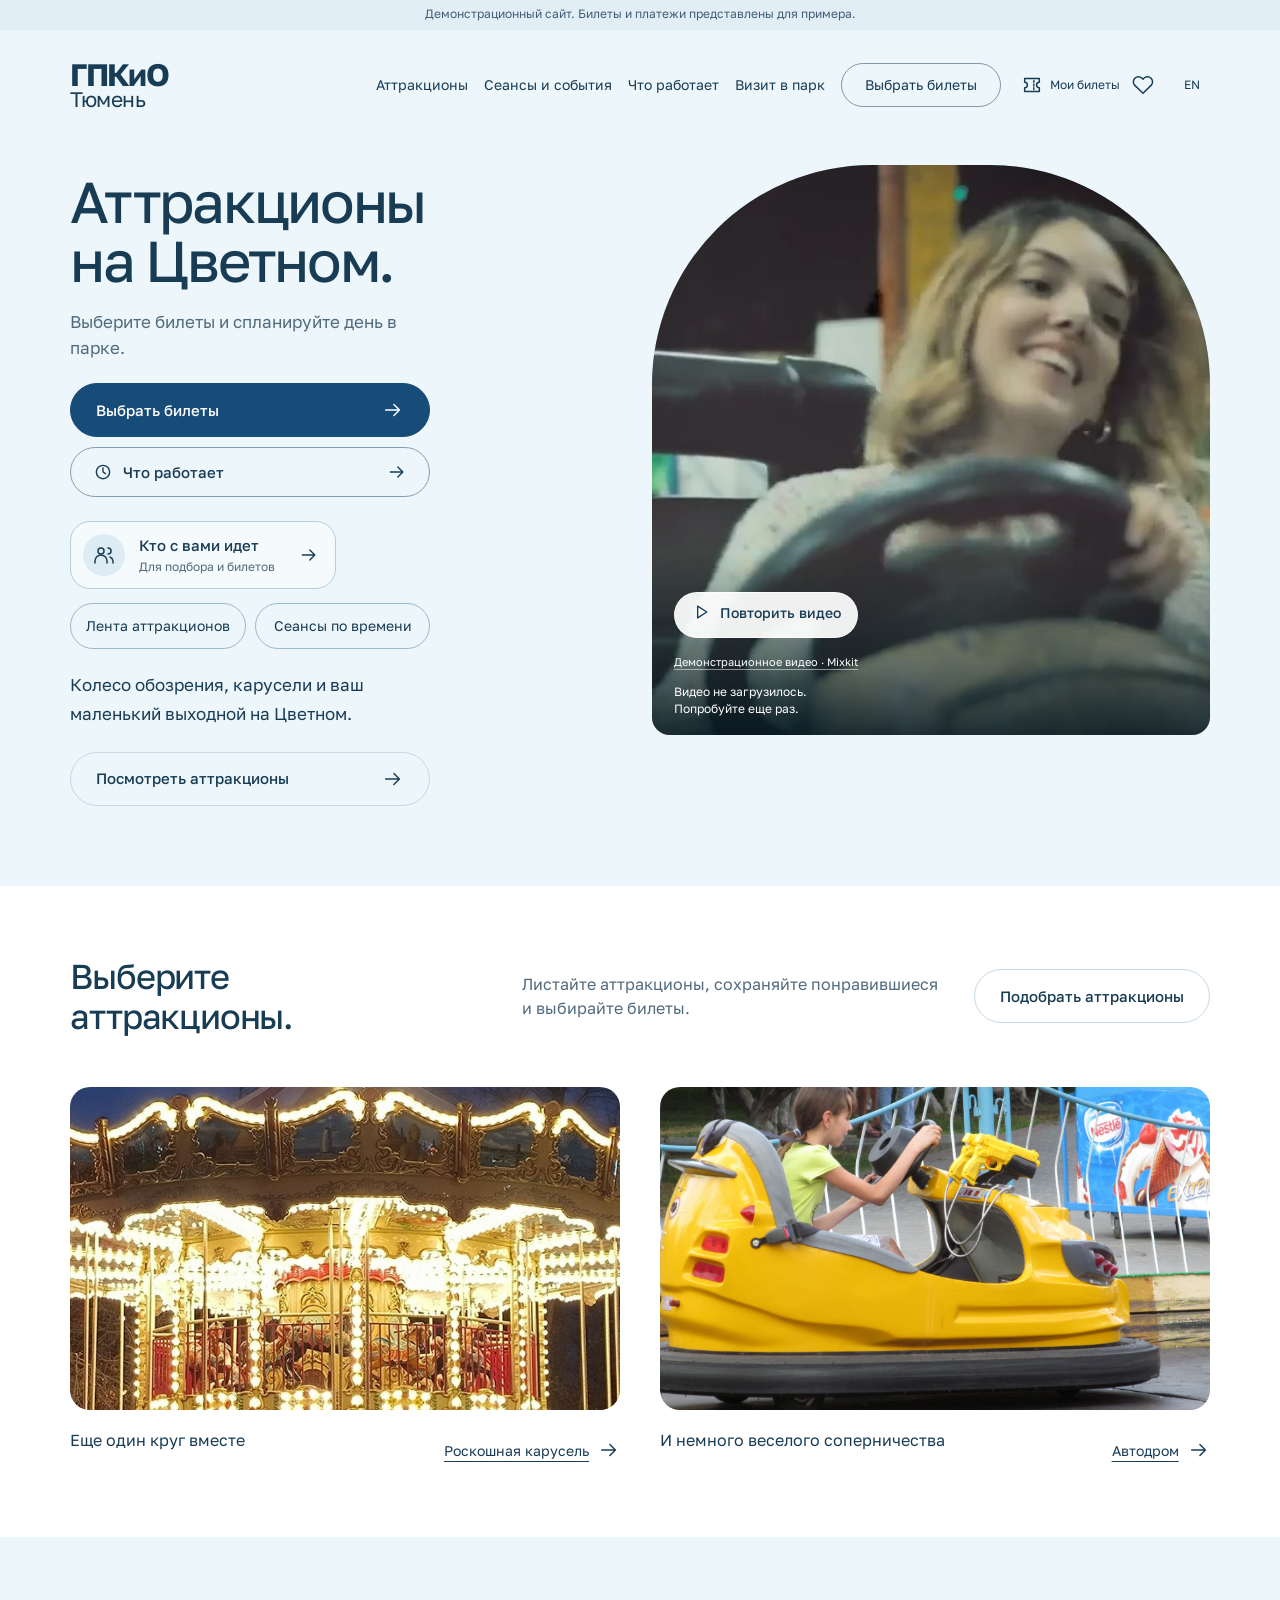
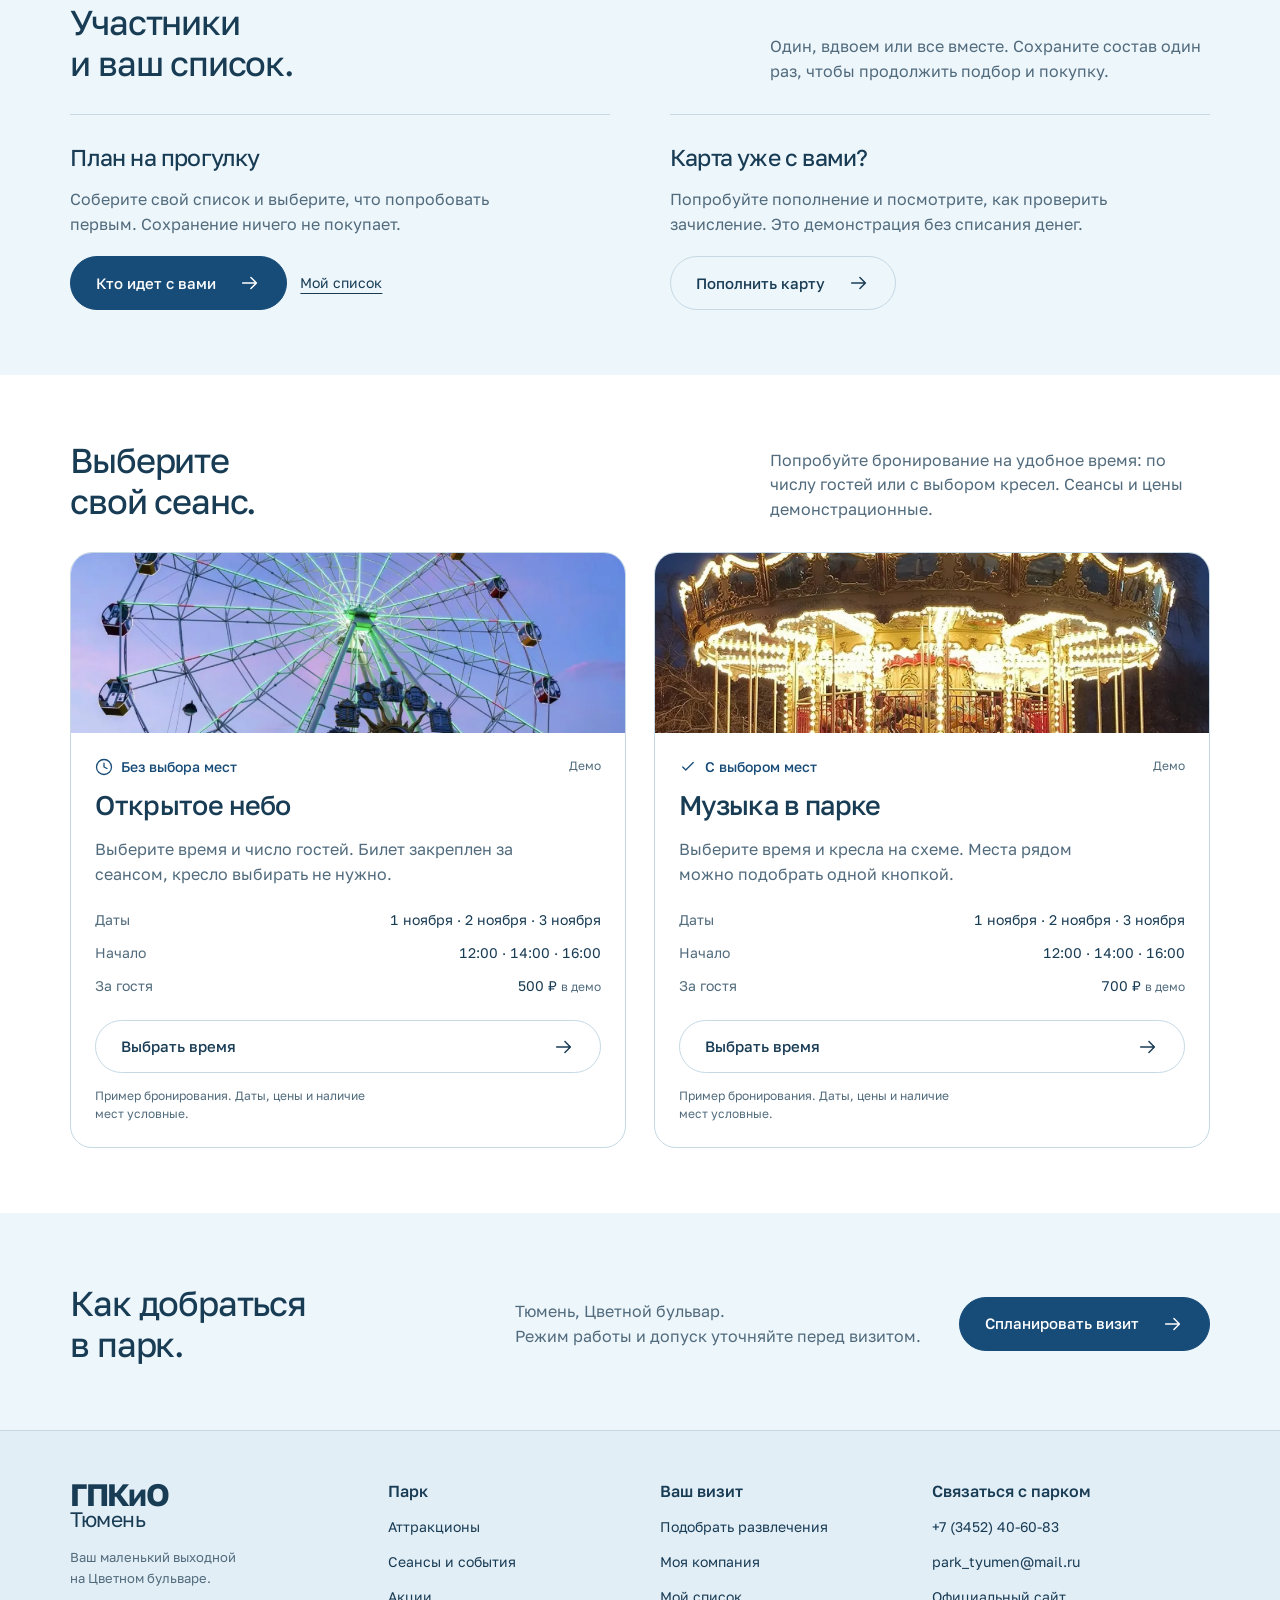
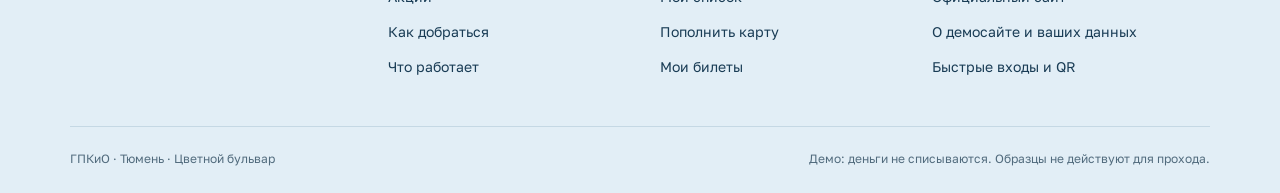
==== commit ac3435c7: "Harden guest data and add a protected Pages candidate gate" ====
--- a/index.html
+++ b/index.html
@@ -1,13 +1,13 @@
-<!doctype html><html lang="ru"><head><meta charset="utf-8"><link rel="icon" href="data:,"><meta name="viewport" content="width=device-width,initial-scale=1,viewport-fit=cover"><meta name="robots" content="noindex,nofollow"><meta name="theme-color" content="#edf6fb"><meta name="description" content="ГПКиО Тюмень. Цветной бульвар, аттракционы и ваш маленький выходной. Демонстрационный сайт."><title>ГПКиО Тюмень · Открытое небо</title><link rel="stylesheet" href="base.css?v=r22"><link rel="stylesheet" href="discovery.css?v=r22"><link rel="stylesheet" href="commerce.css?v=r22"><link rel="stylesheet" href="quick.css?v=r22"><link rel="stylesheet" href="availability.css?v=r22"><link rel="stylesheet" href="sessions.css?v=r22"><link rel="stylesheet" href="session-examples.css?v=r22"><script>
+<!doctype html><html lang="ru"><head><meta charset="utf-8"><meta http-equiv="Content-Security-Policy" content="default-src 'none'; script-src 'self' 'sha256-XQ8ywHB2+HSNW40dedQo/UWC09taHYrP2XbJjV7hfNs=' 'sha256-ZgXLmVTlxk3o/pAKb8wjXHBk8IJGHAQpA2D2w9OGVPE=' 'sha256-xuHCbwZxG3EAi//UCU6kO7btnluTxHoJTswYPzWTJDU='; script-src-attr 'none'; style-src 'self' 'unsafe-inline'; img-src 'self' data: blob:; media-src 'self'; font-src 'self'; connect-src 'self'; form-action 'none'; object-src 'none'; base-uri 'none'"><script>if(window.top!==window.self){document.documentElement.style.setProperty('display','none','important');window.__tmnEmbedded=true;}</script><meta name="referrer" content="no-referrer"><link rel="icon" href="data:,"><meta name="viewport" content="width=device-width,initial-scale=1,viewport-fit=cover"><meta name="robots" content="noindex,nofollow"><meta name="theme-color" content="#edf6fb"><meta name="description" content="ГПКиО Тюмень. Цветной бульвар, аттракционы и ваш маленький выходной. Демонстрационный сайт."><title>ГПКиО Тюмень · Открытое небо</title><link rel="stylesheet" href="base.css?v=r23"><link rel="stylesheet" href="discovery.css?v=r23"><link rel="stylesheet" href="commerce.css?v=r23"><link rel="stylesheet" href="quick.css?v=r23"><link rel="stylesheet" href="availability.css?v=r23"><link rel="stylesheet" href="sessions.css?v=r23"><link rel="stylesheet" href="session-examples.css?v=r23"><script>
 (function(){
  const route=location.hash.replace(/^#\/?/,'').split('?')[0]||'home';
- const modules=['shared.js?v=r22','data.js?v=r22','session-examples.js?v=r22','home-video.js?v=r22'];
- if(route==='quick')modules.push('quick.js?v=r22','admission.js?v=r22','commerce-model.js?v=r22','quick-model.js?v=r22');
- if(['checkout','tickets','history','topup','shared-ticket'].includes(route))modules.push('commerce.js?v=r22','receipt.js?v=r22','ticket-share.js?v=r22','park-social.js?v=r22','admission.js?v=r22','commerce-model.js?v=r22');
- if(['catalog','ride','discover','saved','company'].includes(route))modules.push('discovery.js?v=r22','discovery-experience.js?v=r22','discovery-model.js?v=r22','admission.js?v=r22');
+ const modules=['shared.js?v=r23','data.js?v=r23','session-examples.js?v=r23','home-video.js?v=r23'];
+ if(route==='quick')modules.push('quick.js?v=r23','admission.js?v=r23','commerce-model.js?v=r23','quick-model.js?v=r23');
+ if(['checkout','tickets','history','topup','shared-ticket'].includes(route))modules.push('commerce.js?v=r23','receipt.js?v=r23','ticket-share.js?v=r23','park-social.js?v=r23','admission.js?v=r23','commerce-model.js?v=r23');
+ if(['catalog','ride','discover','saved','company'].includes(route))modules.push('discovery.js?v=r23','discovery-experience.js?v=r23','discovery-model.js?v=r23','admission.js?v=r23');
  for(const src of modules){const link=document.createElement('link');link.rel='modulepreload';link.href='modules/'+src;document.head.append(link);}
 })();
-</script><script src="vendor/qrcode.js?v=r22" defer></script><script>
+</script><script src="vendor/qrcode.js?v=r23" defer></script><script>
 (function(){
  var failed=false,timer;
  function fail(){failed=true;var box=document.getElementById('boot-state');if(!box)return;box.dataset.state='error';var en=new URLSearchParams(location.search).get('lang')==='en';box.querySelector('h1').textContent=en?'Unable to load the park':'Не удалось загрузить парк';box.querySelector('p').textContent=en?'Check your connection and refresh. This does not repeat a payment or clear saved orders.':'Проверьте соединение и обновите страницу. Это не повторяет оплату и не удаляет сохраненные заказы.';}
@@ -15,4 +15,4 @@
  window.addEventListener('error',function(e){if(e.target&&e.target.matches&&e.target.matches('script[data-app-entry]'))fail();},true);
  document.addEventListener('DOMContentLoaded',function(){var box=document.getElementById('boot-state');if(!box)return;box.querySelector('button').onclick=function(){location.reload();};if(new URLSearchParams(location.search).get('lang')==='en'){document.documentElement.lang='en';box.querySelector('h1').textContent='Opening the park';box.querySelector('p').textContent='Your tickets and saved list will appear here. If loading takes too long, refresh the page.';box.querySelector('button').textContent='Refresh the page';box.querySelector('a').textContent='Official park website';}if(failed)fail();else timer=setTimeout(fail,12000);});
 })();
-</script><style>body[data-loading] #main{min-height:100svh}body[data-loading] #site-footer{visibility:hidden}#boot-state{max-width:900px;margin:auto;padding:48px 5.5%}#boot-state h1{font-size:clamp(28px,5vw,48px)}#boot-state p{max-width:40em}#boot-state .button-row{margin-top:24px}#boot-state[data-state="error"]{border-top:3px solid #8d4c2a}[data-history-recovery] a,[data-history-recovery] button,[data-preferences-recovery] a,[data-preferences-recovery] button{display:inline-block;padding:8px 12px;margin:4px;min-height:44px;color:inherit;text-decoration:underline}</style><script type="module" data-app-entry src="modules/app.js?v=r22"></script><link rel="stylesheet" href="purchase-shine.css?v=r22"><script src="purchase-shine.js?v=r22" defer></script><link rel="stylesheet" href="park-social.css?v=r22"></head><body data-loading><a class="skip-link" href="#main">К содержанию</a><div id="site-header"><div class="demo-strip">Демонстрационный сайт. Билеты и платежи представлены для примера.</div><header class="masthead"><a class="wordmark" href="#/home">ГПКиО<span>Тюмень</span></a></header></div><main id="main" tabindex="-1"><section id="boot-state" role="status"><h1>Открываем парк</h1><p>Здесь появятся ваши билеты и сохраненный список. Если загрузка затянулась, обновите страницу.</p><div class="button-row"><button type="button" class="primary">Обновить страницу</button><a class="secondary" href="https://parktmn.ru/">Официальный сайт парка</a></div></section></main><div id="site-footer"></div><div id="toast" role="status" aria-live="polite"></div><noscript>Для интерактивного демосайта включите JavaScript. Официальный сайт: <a href="https://parktmn.ru/">parktmn.ru</a>.</noscript></body></html>
+</script><style>body[data-loading] #main{min-height:100svh}body[data-loading] #site-footer{visibility:hidden}#boot-state{max-width:900px;margin:auto;padding:48px 5.5%}#boot-state h1{font-size:clamp(28px,5vw,48px)}#boot-state p{max-width:40em}#boot-state .button-row{margin-top:24px}#boot-state[data-state="error"]{border-top:3px solid #8d4c2a}[data-history-recovery] a,[data-history-recovery] button,[data-preferences-recovery] a,[data-preferences-recovery] button{display:inline-block;padding:8px 12px;margin:4px;min-height:44px;color:inherit;text-decoration:underline}</style><script type="module" data-app-entry src="modules/app.js?v=r23"></script><link rel="stylesheet" href="purchase-shine.css?v=r23"><script src="purchase-shine.js?v=r23" defer></script><link rel="stylesheet" href="park-social.css?v=r23"></head><body data-loading><a class="skip-link" href="#main">К содержанию</a><div id="site-header"><div class="demo-strip">Демонстрационный сайт. Билеты и платежи представлены для примера.</div><header class="masthead"><a class="wordmark" href="#/home">ГПКиО<span>Тюмень</span></a></header></div><main id="main" tabindex="-1"><section id="boot-state" role="status"><h1>Открываем парк</h1><p>Здесь появятся ваши билеты и сохраненный список. Если загрузка затянулась, обновите страницу.</p><div class="button-row"><button type="button" class="primary">Обновить страницу</button><a class="secondary" href="https://parktmn.ru/">Официальный сайт парка</a></div></section></main><div id="site-footer"></div><div id="toast" role="status" aria-live="polite"></div><noscript>Для интерактивного демосайта включите JavaScript. Официальный сайт: <a href="https://parktmn.ru/">parktmn.ru</a>.</noscript></body></html>
--- a/discovery.css
+++ b/discovery.css
@@ -1,4 +1,4 @@
-@import url("./discovery-experience.css?v=r22");
+@import url("./discovery-experience.css?v=r23");
 .sr-only{position:absolute;width:1px;height:1px;overflow:hidden;clip:rect(0,0,0,0);white-space:nowrap}.catalog-toolbar{display:flex;justify-content:space-between;gap:24px;align-items:center;margin:35px 0 10px}.catalog-search input{min-height:48px;width:240px;border:0;border-bottom:1px solid #99b4c6;background:transparent;padding:10px 0;color:var(--ink);font-size:16px;border-radius:0}.catalog-context{display:flex;justify-content:space-between;align-items:center;gap:25px;font-size:13px;color:var(--muted);margin-bottom:32px}.catalog-grid{display:grid;grid-template-columns:repeat(3,minmax(0,1fr));gap:48px 32px}.ride-card-photo{position:relative;overflow:hidden;border-radius:22px}.ride-card-photo img{width:100%;aspect-ratio:1.3;object-fit:cover;transition:transform .4s ease-out}.ride-card-photo>a:hover img{transform:scale(1.035)}.favorite{position:absolute;top:15px;right:15px;border-radius:50%;height:45px;width:45px;background:#fff;color:var(--ink);display:grid;place-content:center;border:1px solid #ffffff70}.favorite.active{background:var(--accent);color:white}.favorite.active svg{fill:currentColor}.ride-card h2{font-size:26px;margin:22px 0 13px}.ride-card h2 a{text-decoration:none}.ride-card-copy p{font-size:14px;color:var(--muted);max-width:45ch}.ride-card-copy .text-link{margin-top:10px}.ride-detail{display:grid;grid-template-columns:1.1fr .9fr;gap:7%;padding-top:25px;align-items:start}.ride-detail-image{position:relative}.ride-detail-image>img{height:610px;width:100%;object-fit:cover;border-radius:210px 210px 20px 20px}.ride-detail-copy{padding-top:35px}.ride-detail h1{font-size:49px}.ride-description{margin:25px 0;color:var(--muted);font-size:17px}.ride-facts{margin:32px 0}.ride-facts>div{padding:16px 0;border-top:1px solid var(--line)}.ride-facts dt{font-size:13px;color:var(--muted);margin-bottom:4px}.ride-facts dd{margin:0;font-size:15px}.ride-detail-copy>.text-link{display:flex;margin-top:12px}.saved-bar{display:flex;align-items:center;justify-content:space-between;gap:25px;border-block:1px solid var(--line);padding:20px 0;margin-bottom:35px}.saved-bar>span{color:var(--muted)}
 .discovery-page{max-width:1340px;margin:auto;padding:20px 5.5% 60px}.discovery-heading{display:flex;align-items:center;justify-content:space-between;gap:30px;margin-bottom:28px}.discovery-heading h1{font-size:37px;margin-right:auto}.discovery-heading .back-link{align-self:start}.discovery-layout{display:grid;grid-template-columns:minmax(0,600px) minmax(250px,1fr);gap:70px;align-items:start;justify-content:center}.discovery-card{position:relative;min-height:550px;height:min(65svh,690px);border-radius:110px 110px 20px 20px;overflow:hidden;background:#8ba6b9;touch-action:pan-y}.discovery-card>img{width:100%;height:100%;object-fit:cover}.discovery-overlay{position:absolute;inset:0;display:flex;flex-direction:column;justify-content:end;padding:35px;color:white;background:linear-gradient(180deg,transparent 20%,#102e4b12 43%,#102e4bd9 100%)}.discovery-overlay h2{font-size:37px;max-width:90%}.discovery-overlay p{max-width:40ch;font-size:14px;line-height:1.6;margin:18px 0 8px}.discovery-position{position:absolute;top:25px;right:35px;font-size:12px;background:#183b55b3;padding:5px 13px;border-radius:20px}.discovery-overlay .text-link{align-self:start}.discovery-actions{display:flex;justify-content:space-between;align-items:center;gap:12px;margin-top:20px}.discovery-actions .primary{flex:1}.round-action{width:48px;height:48px;min-width:48px;display:grid;place-content:center;border:1px solid var(--line);border-radius:50%}.discovery-keyboard{text-align:center;margin-top:15px}.company-summary{display:grid;grid-template-columns:1fr auto;gap:4px 15px;padding:25px 0;border-block:1px solid var(--line);text-decoration:none}.company-summary>span{font-size:21px;font-weight:500}.company-summary small{font-size:12px;color:var(--muted);grid-column:1;max-width:30ch}.company-summary svg{grid-column:2;grid-row:1/3;align-self:center}.filter-check{display:flex;gap:12px;margin:25px 0 12px;align-items:start;font-size:14px}.filter-check input{width:20px;height:20px;accent-color:var(--accent);flex:none}.discovery-saved{margin-top:35px;border-top:1px solid var(--line);padding-top:25px}.discovery-saved h2{font-size:26px;margin-bottom:24px}.discovery-saved h2 span{font-size:16px;color:var(--muted);margin-left:8px}.discovery-saved>div{max-height:300px;overflow:auto}.discovery-saved>div>a{display:flex;align-items:center;gap:16px;text-decoration:none;font-size:14px;margin:15px 0}.discovery-saved img{width:60px;height:60px;object-fit:cover;border-radius:12px}.discovery-saved>.text-link{display:flex;font-size:13px}.swipe-instruction{position:absolute;left:50%;top:38%;transform:translateX(-50%);display:flex;align-items:center;gap:25px;padding:18px 24px;background:#fff;color:var(--ink);border-radius:35px;pointer-events:none;animation:hint-sweep 1.4s ease-out 2}.swipe-instruction svg:nth-child(2){width:30px;height:30px}@keyframes hint-sweep{0%,100%{transform:translateX(-50%)}40%{transform:translateX(-65%)}75%{transform:translateX(-35%)}}
 .company-layout{display:grid;grid-template-columns:minmax(0,1.15fr) minmax(260px,.85fr);gap:85px}.company-count{border:0;margin:0 0 40px;padding:0}.company-count legend{font-size:24px;margin-bottom:20px}.count-button{height:52px;min-width:64px;border:1px solid var(--line);border-radius:12px;background:#fff;font-size:21px}.count-button[aria-pressed=true]{background:var(--accent);color:white;border-color:var(--accent)}.count-manual{max-width:200px;margin-top:20px}.participant{border:0;border-top:1px solid var(--line);margin:0 0 28px;padding:25px 0 0}.participant legend{font-size:24px;padding-right:15px}.person-name{margin-top:18px}.person-name .field-label{font-size:14px;font-weight:400}.person-bands{display:flex;flex-wrap:wrap;gap:10px}.person-bands .chip{background:transparent}.person-bands .chip[aria-pressed=true]{background:var(--ink)}.height-input{font-size:13px;margin-top:18px}.height-input summary{cursor:pointer;min-height:40px;padding-top:6px;color:var(--muted)}.height-input .field{max-width:180px;margin:12px 0}.company-help{position:sticky;top:25px;padding:25px 0}.company-help h2{font-size:32px}.company-help>p{margin-top:20px;max-width:42ch;color:var(--muted)}.company-save{margin-top:35px;border-top:1px solid var(--line);padding-top:25px}.company-save .primary{width:100%}.company-save>.text-link{display:flex;margin:10px auto 0}.quick-links{display:grid;grid-template-columns:repeat(3,minmax(0,1fr));gap:35px}.quick-link{border-top:1px solid var(--line);padding-top:22px}.quick-link h2{font-size:27px;line-height:1.2;min-height:2.4em}.link-qr{width:140px;margin-top:20px}.link-qr svg{width:140px;height:auto;stroke:none;fill:initial}
--- a/commerce.css
+++ b/commerce.css
@@ -1,4 +1,4 @@
-@import url('./receipt.css?v=r22');
+@import url('./receipt.css?v=r23');
 /* The commerce screens continue the open, pale-blue pavilion of concept A. */
 .co-page{--co-space:clamp(24px,3vw,44px)}
 .co-page>.demo-note{margin:-15px 0 32px}
